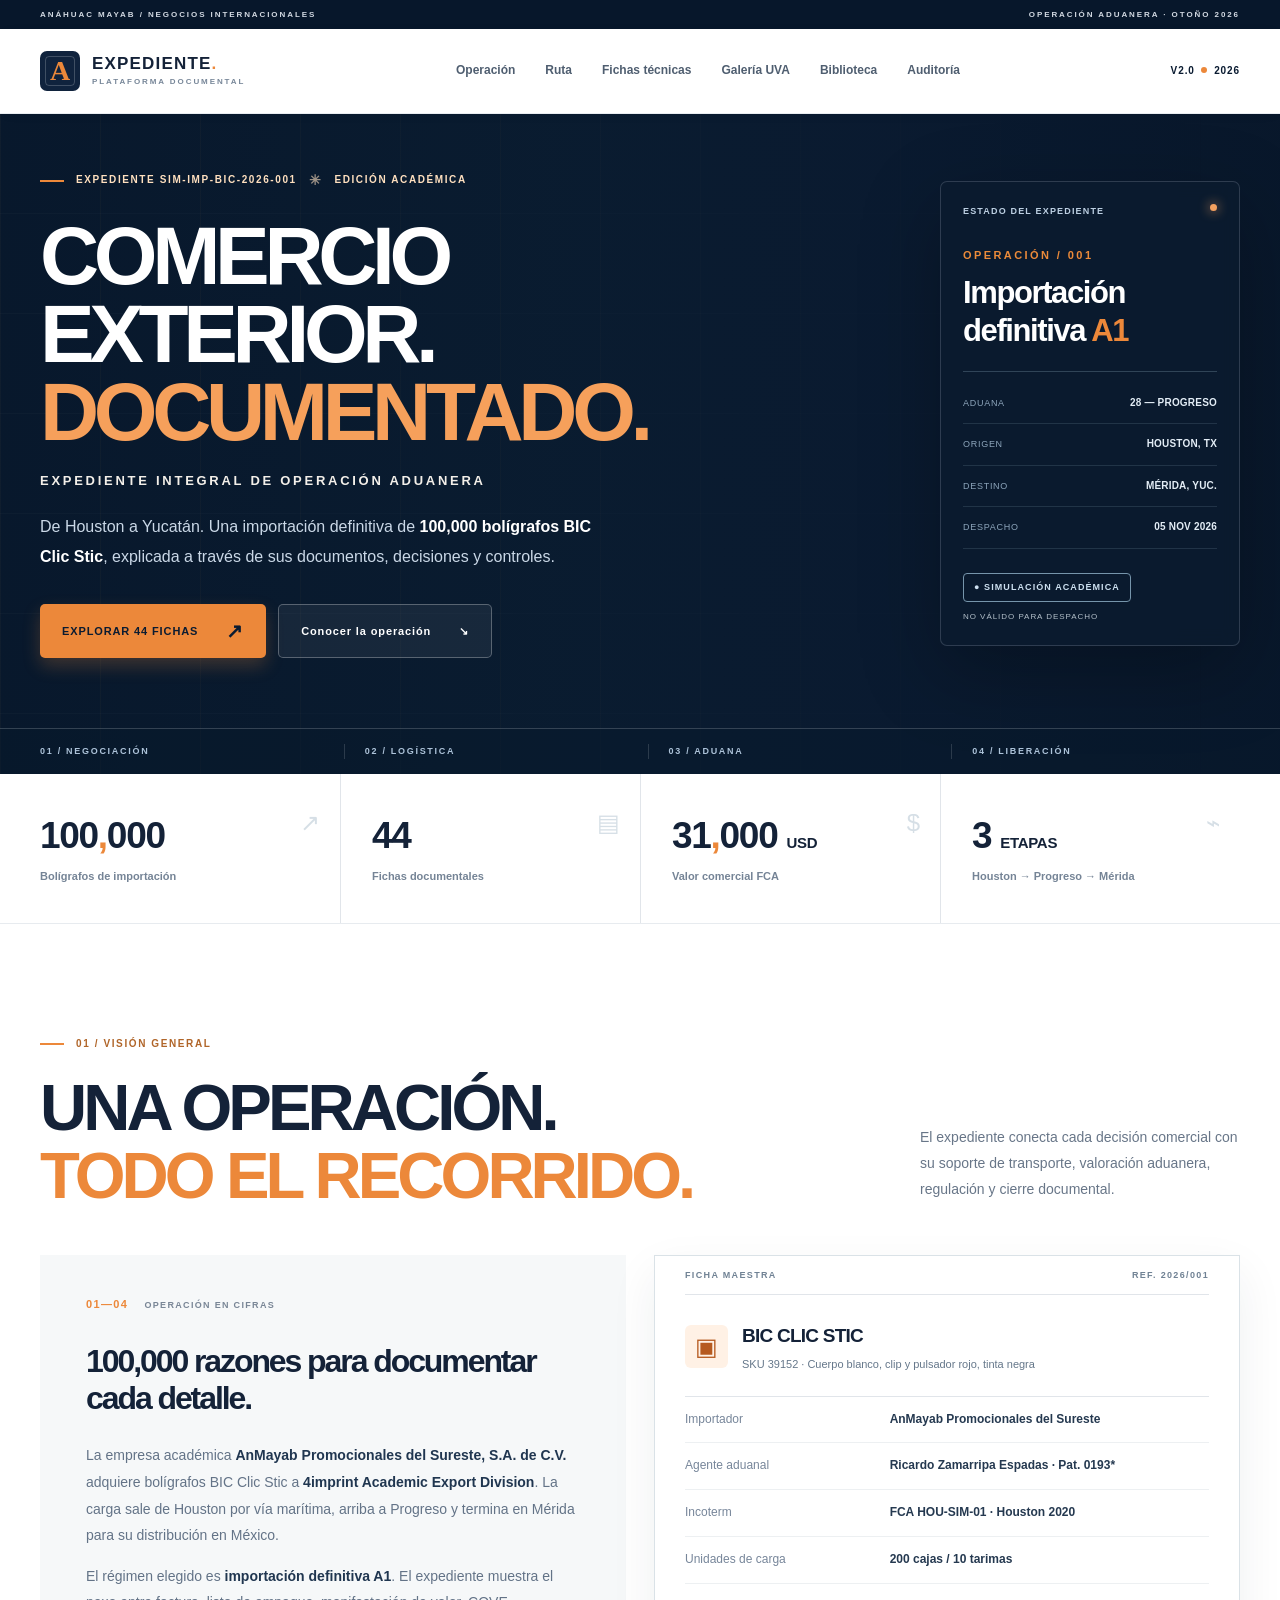
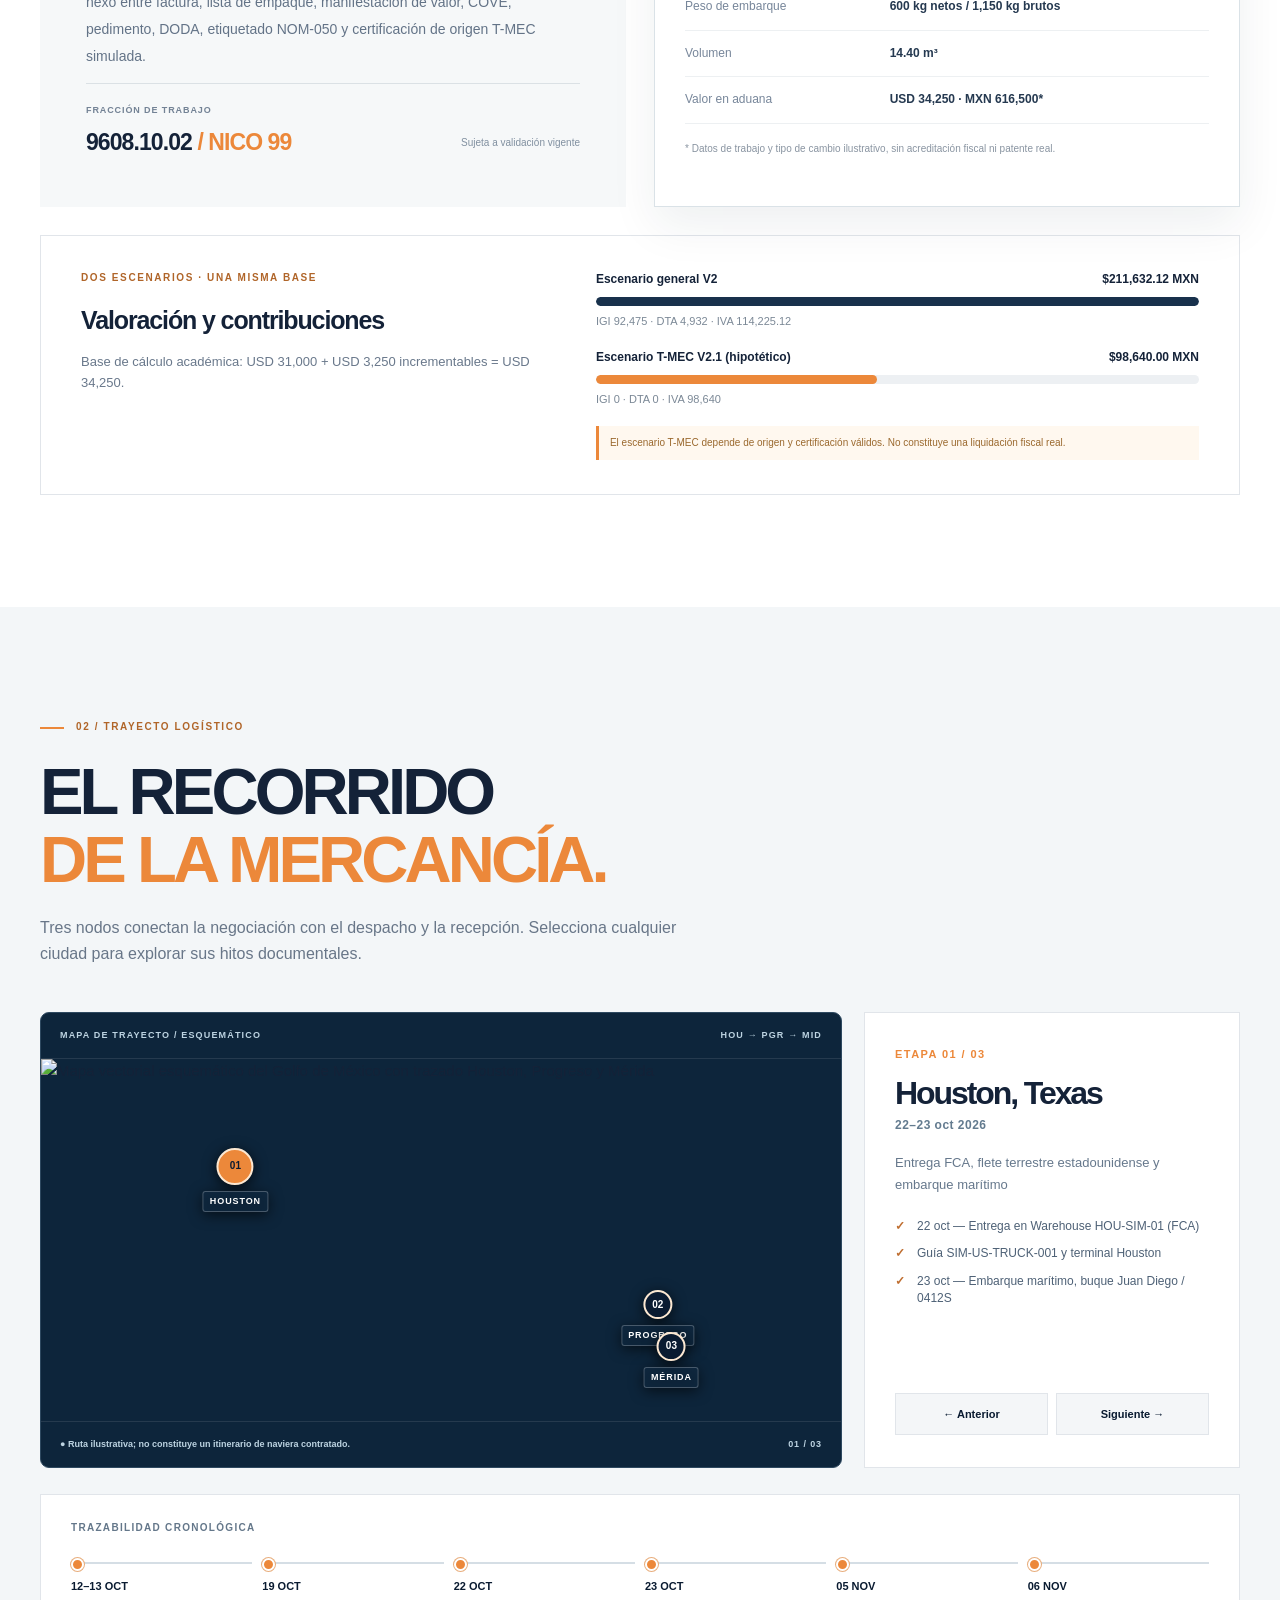
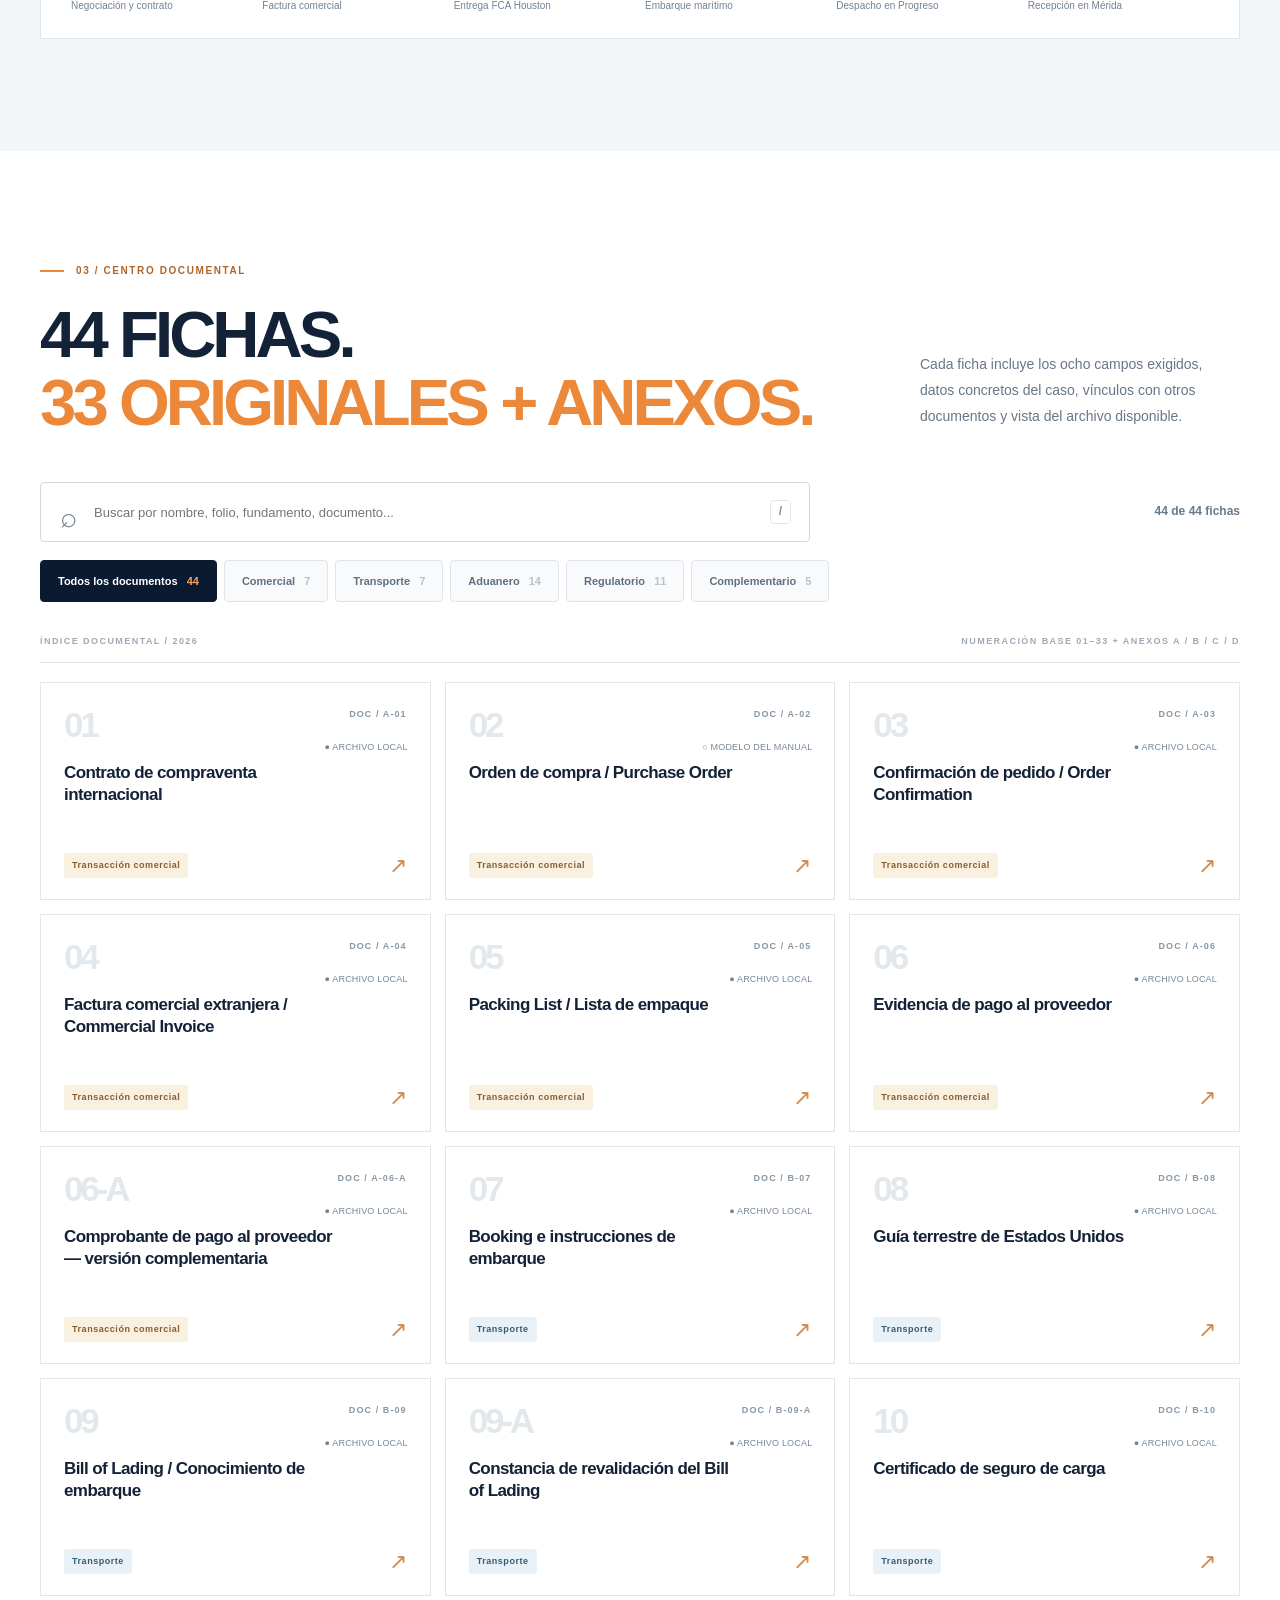
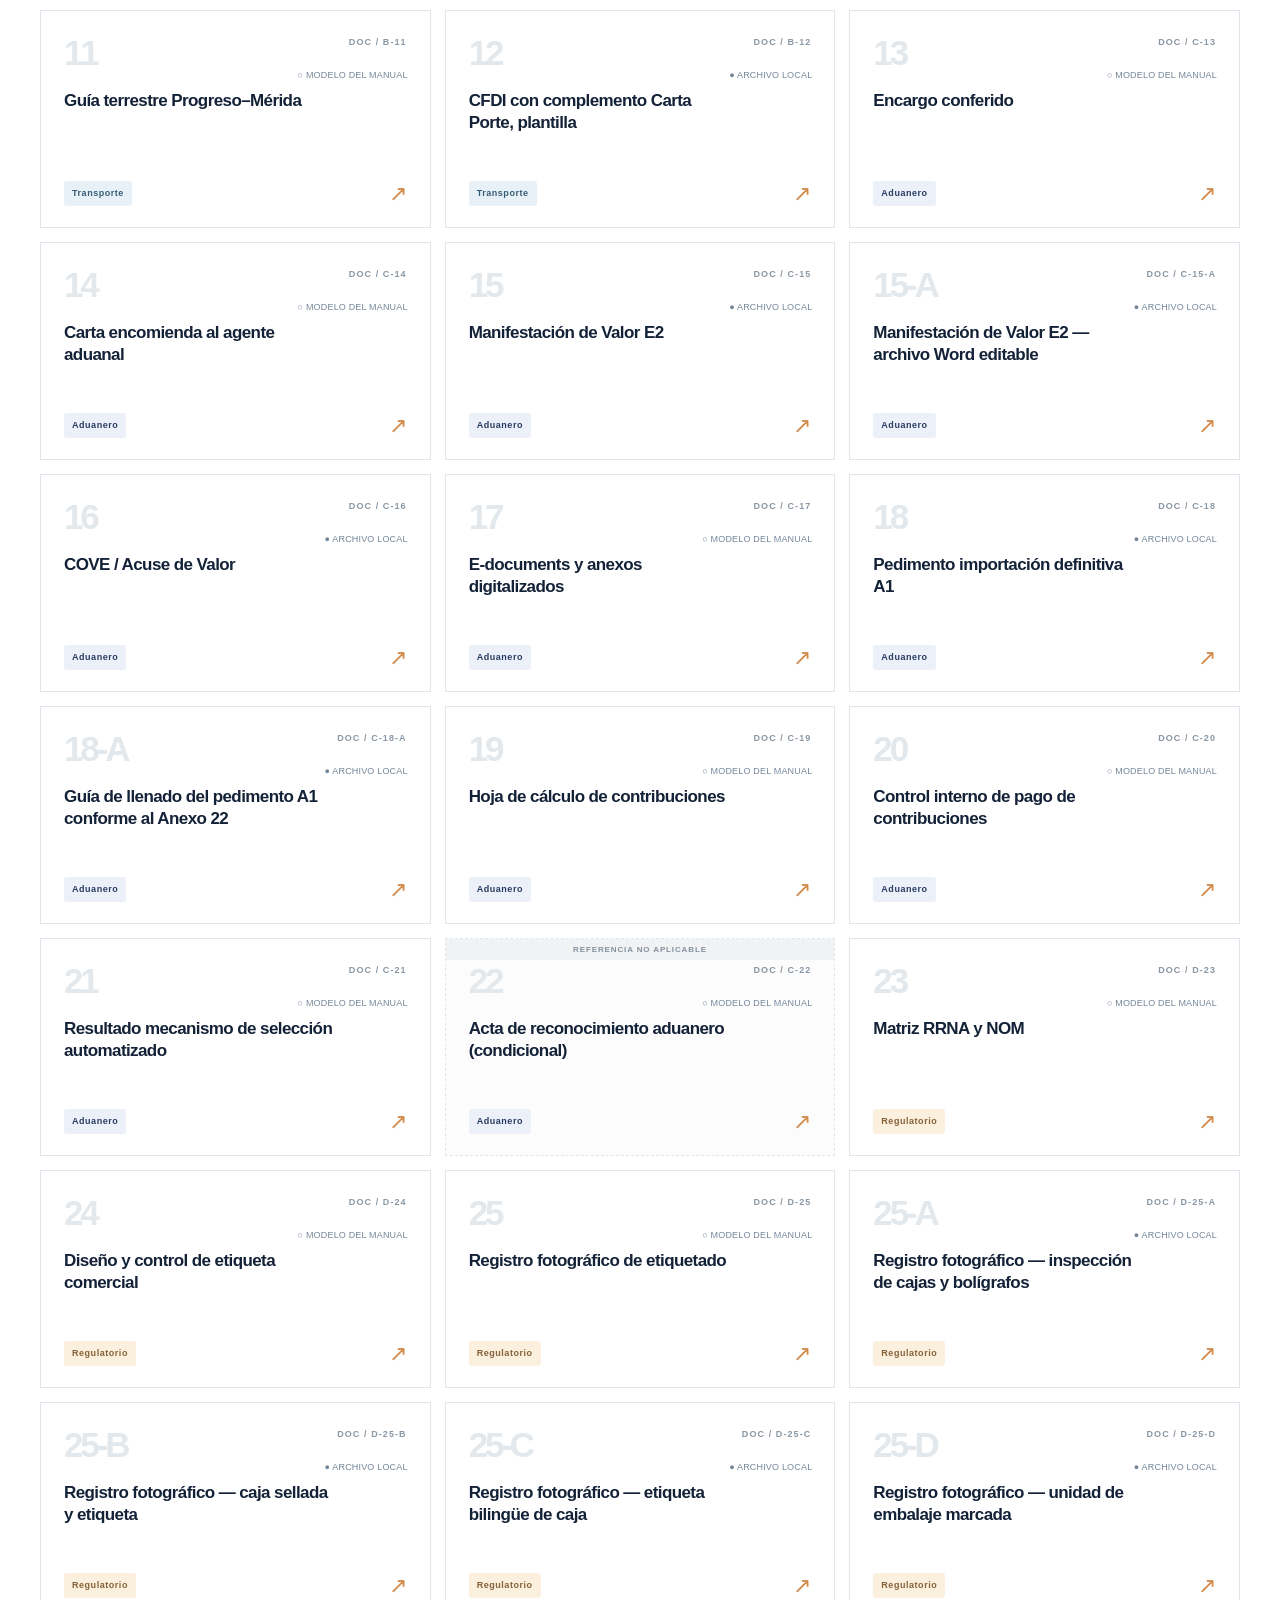
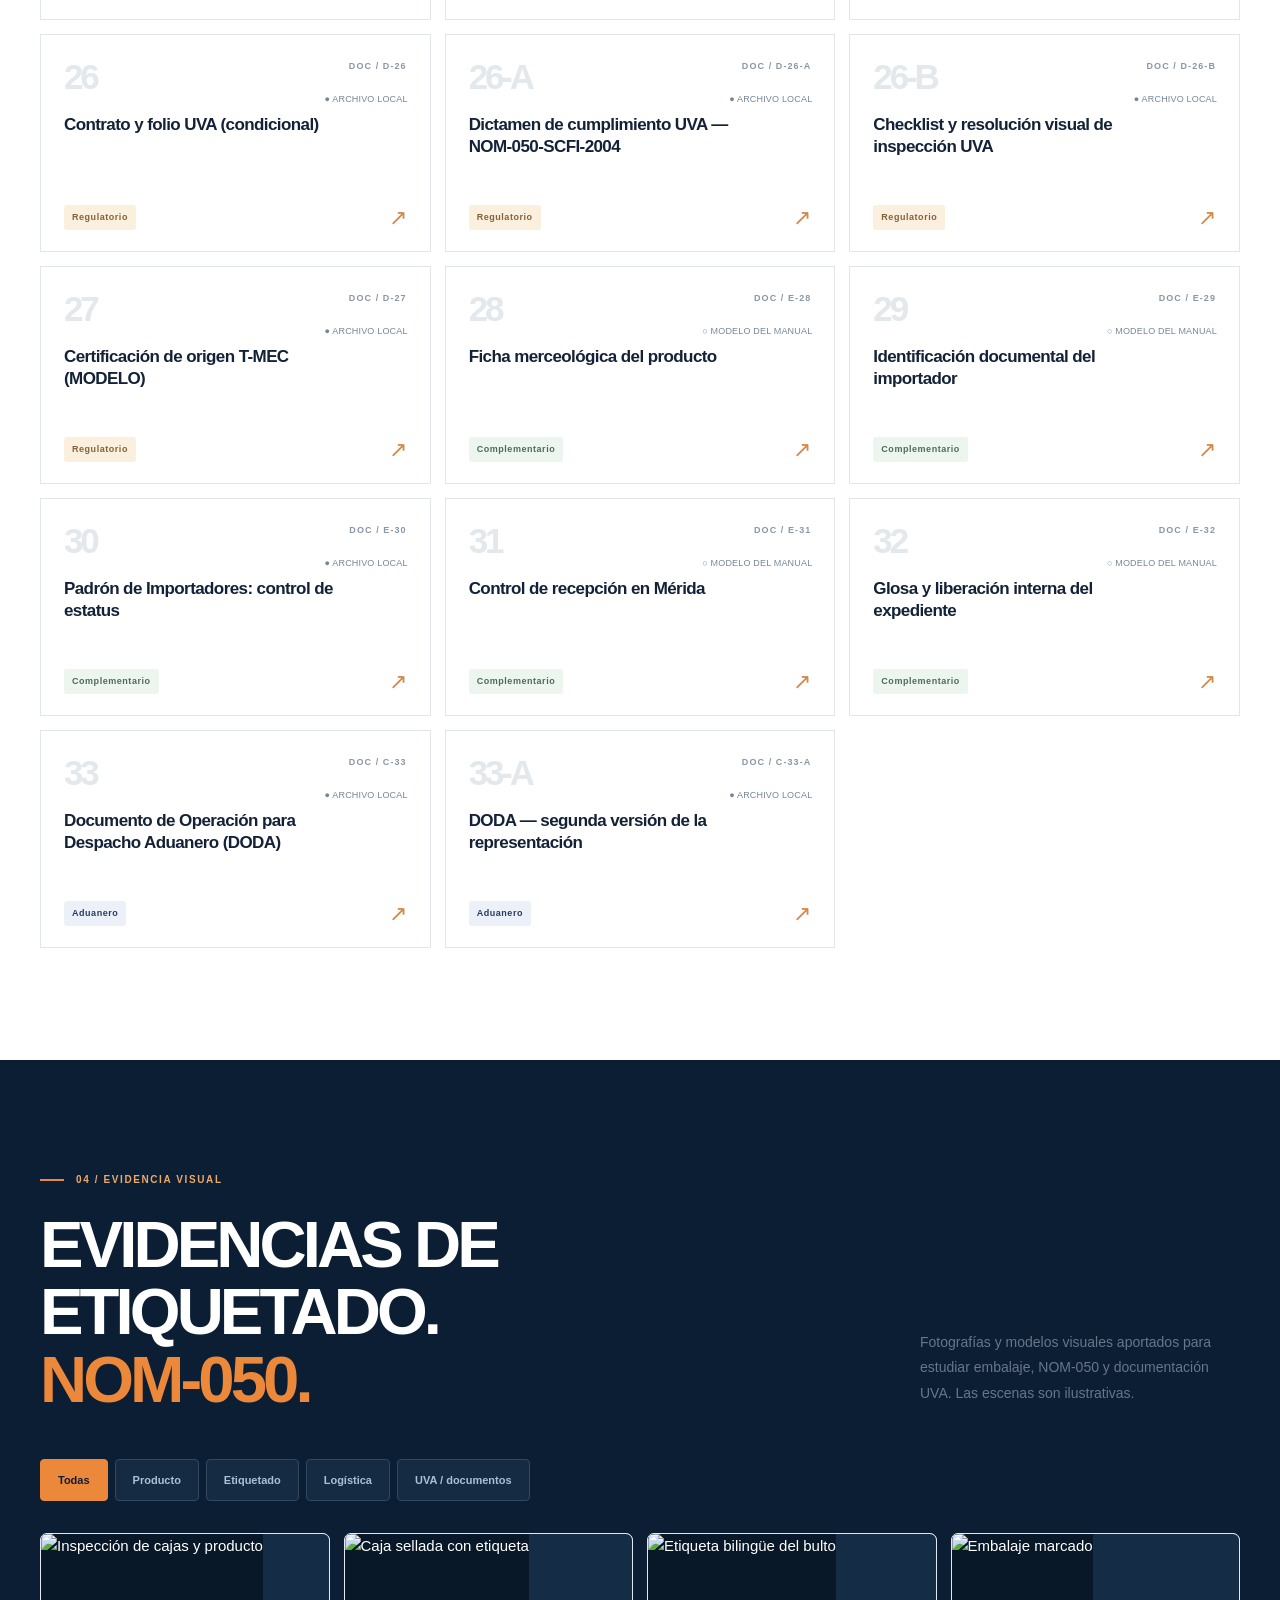
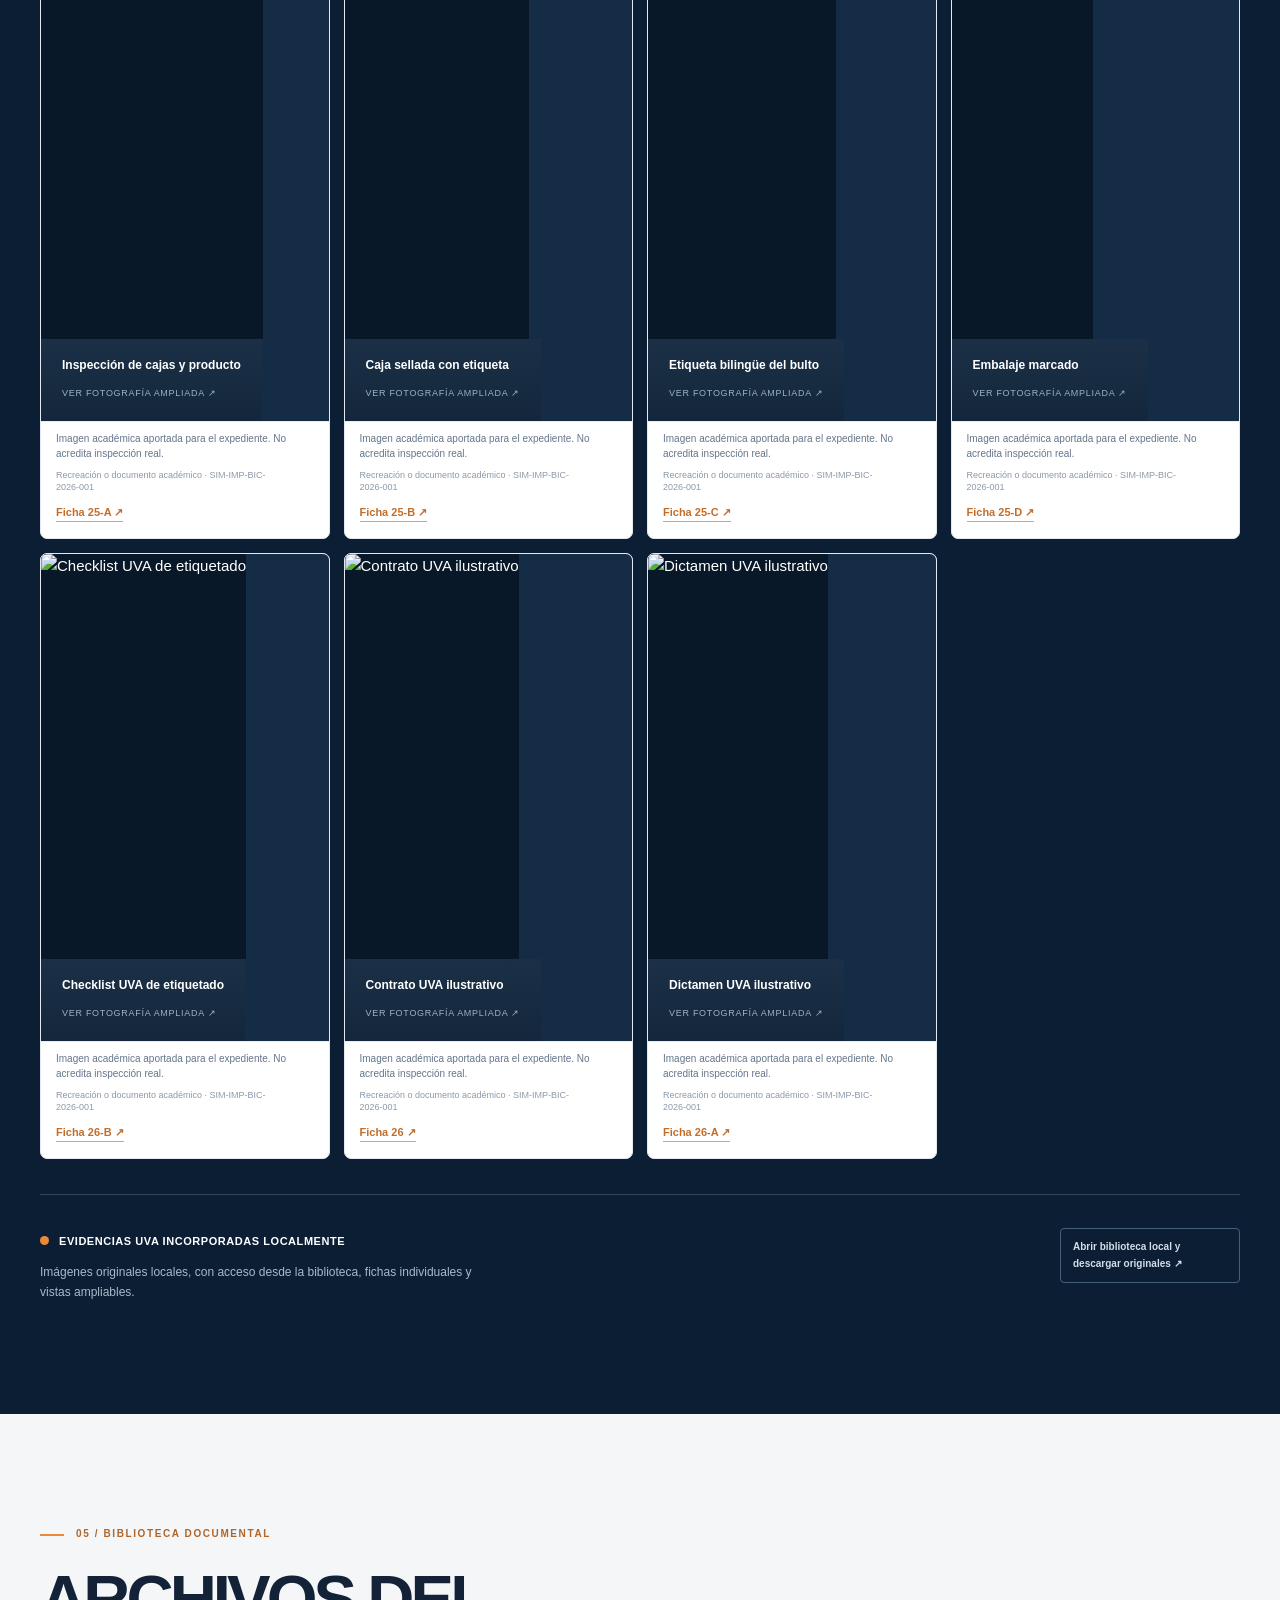
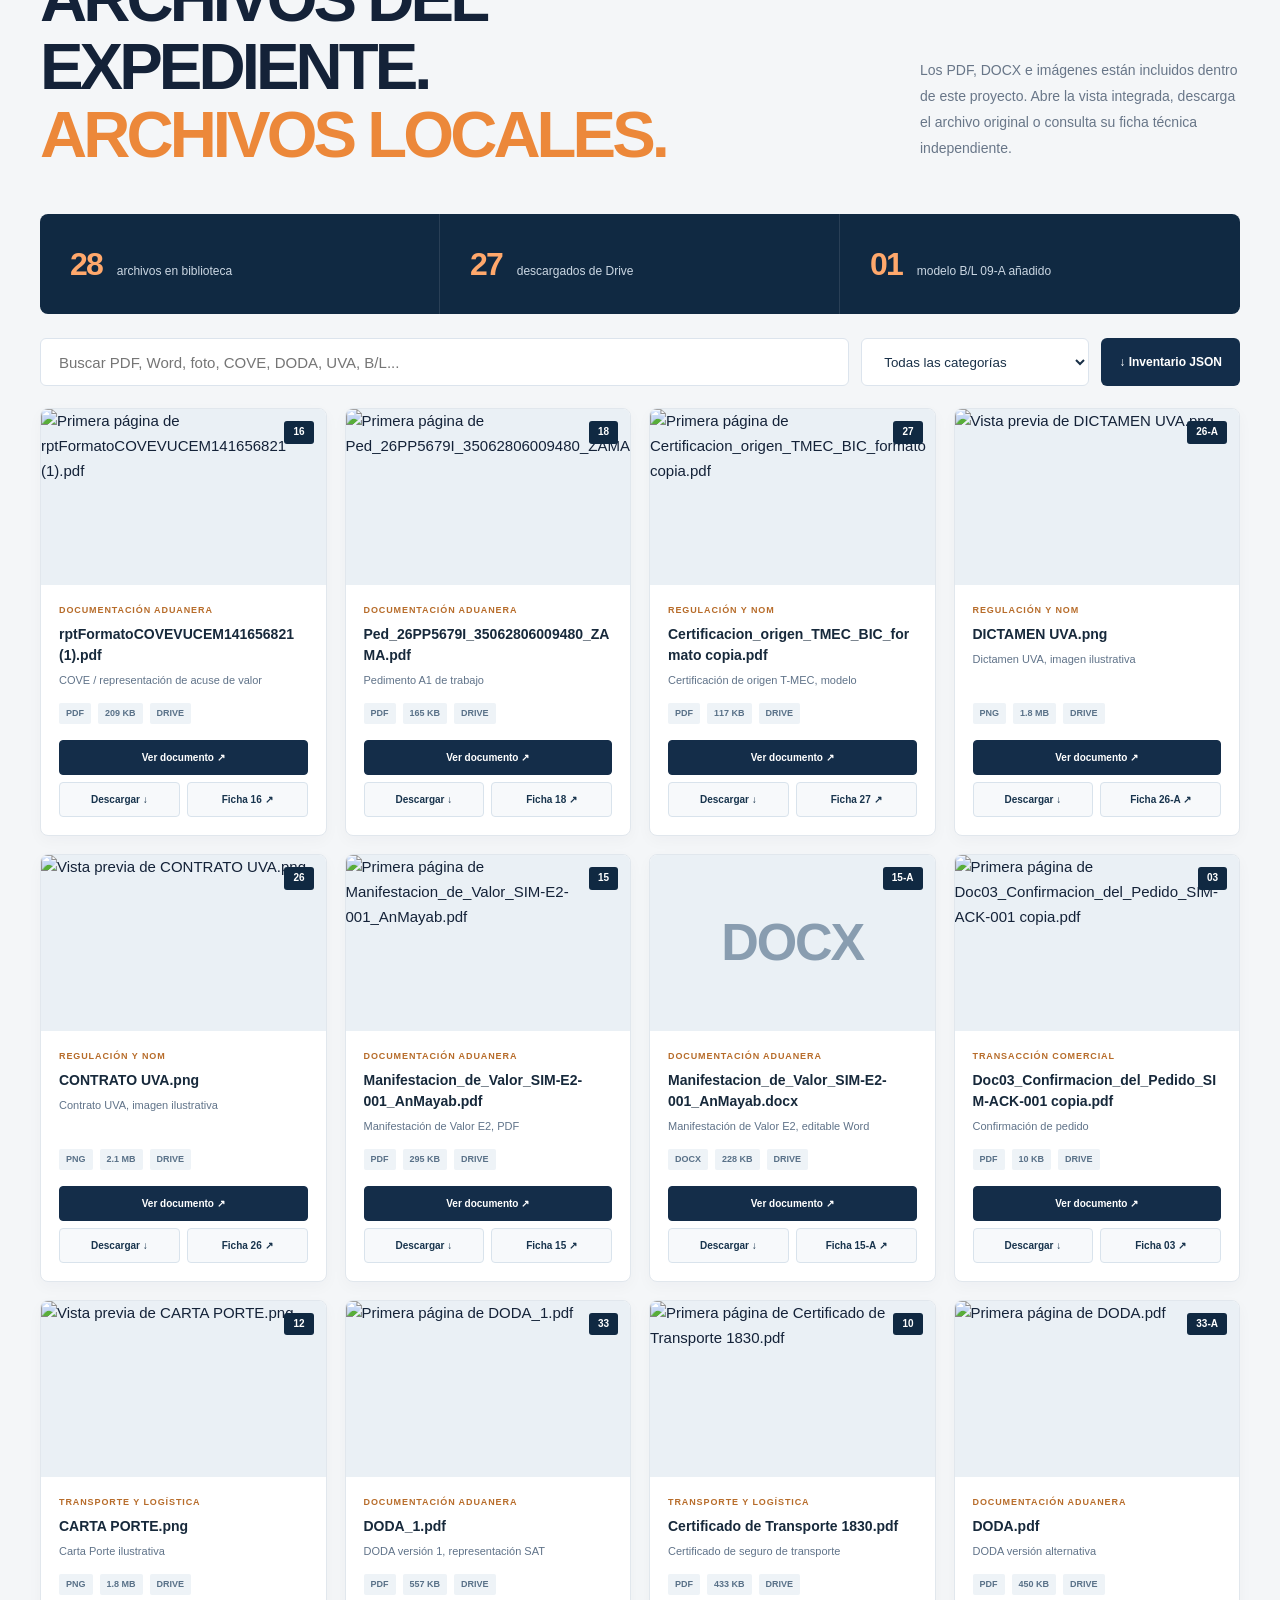
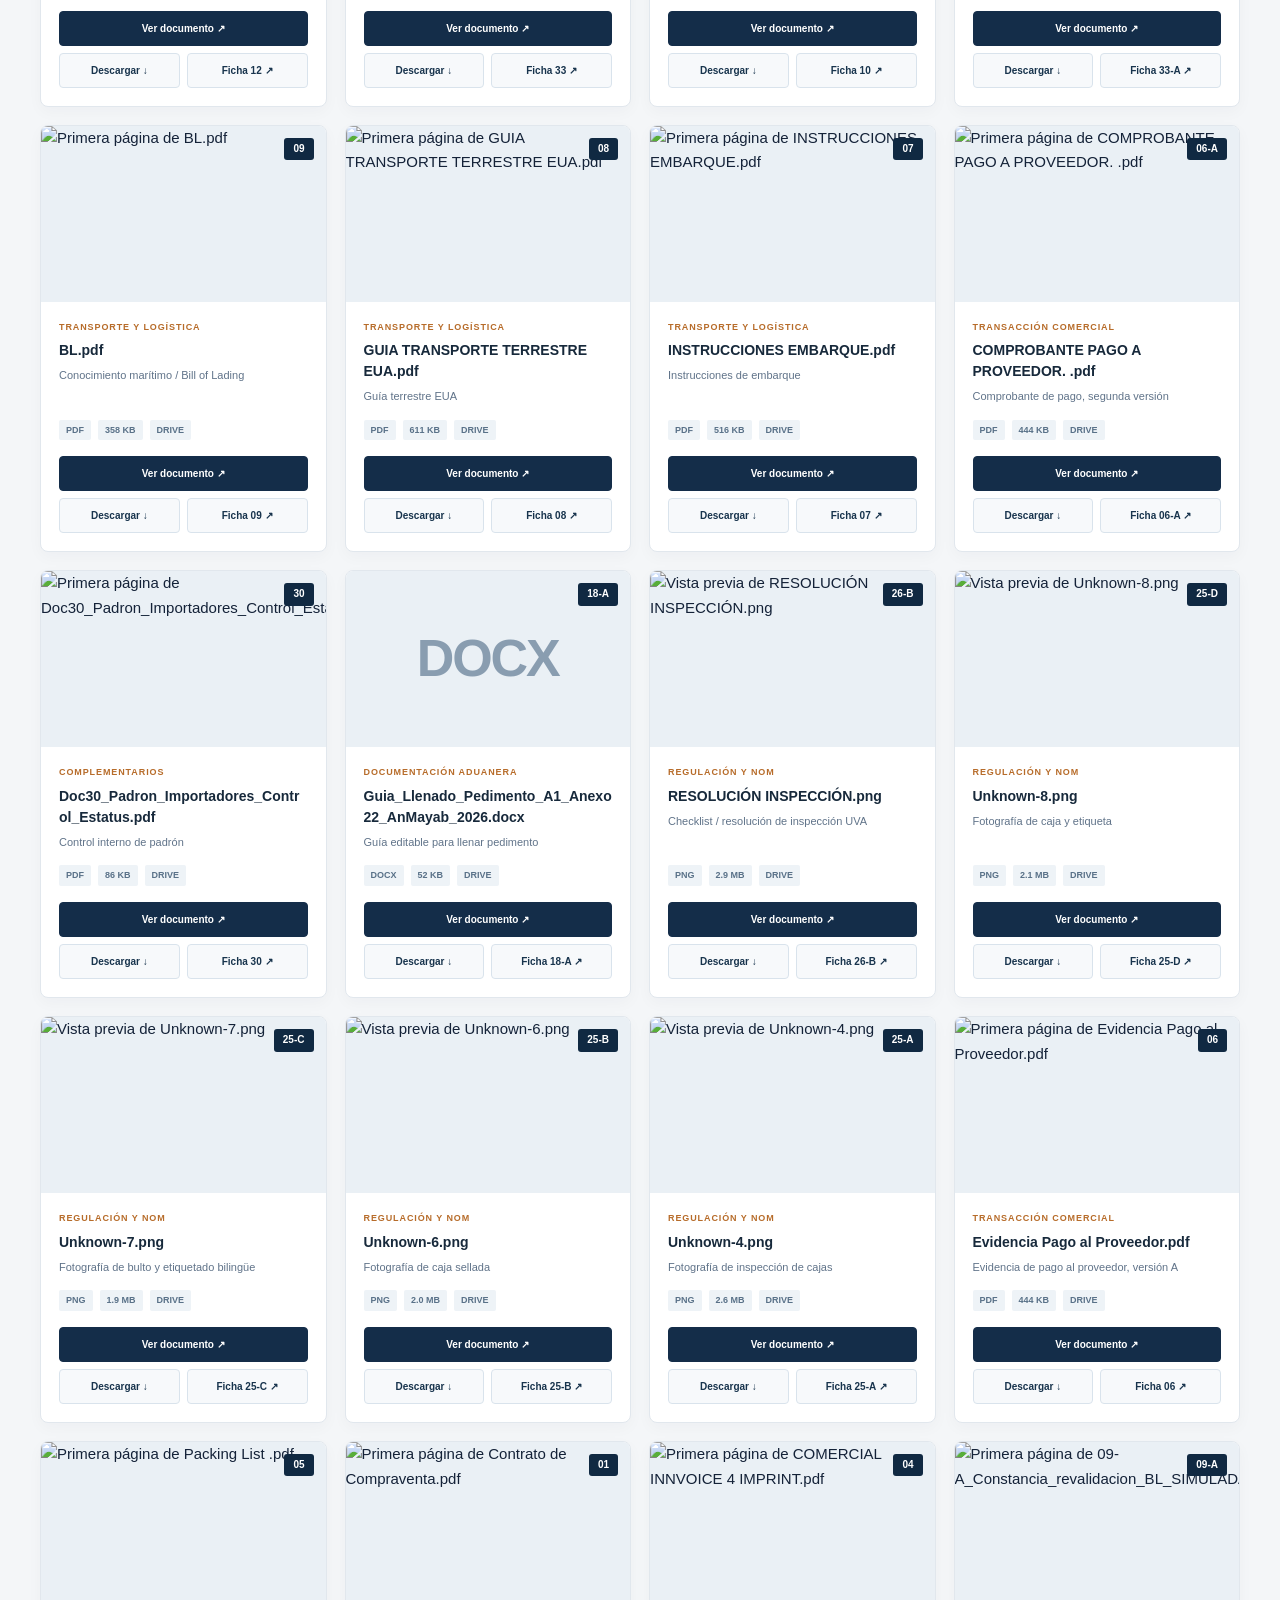
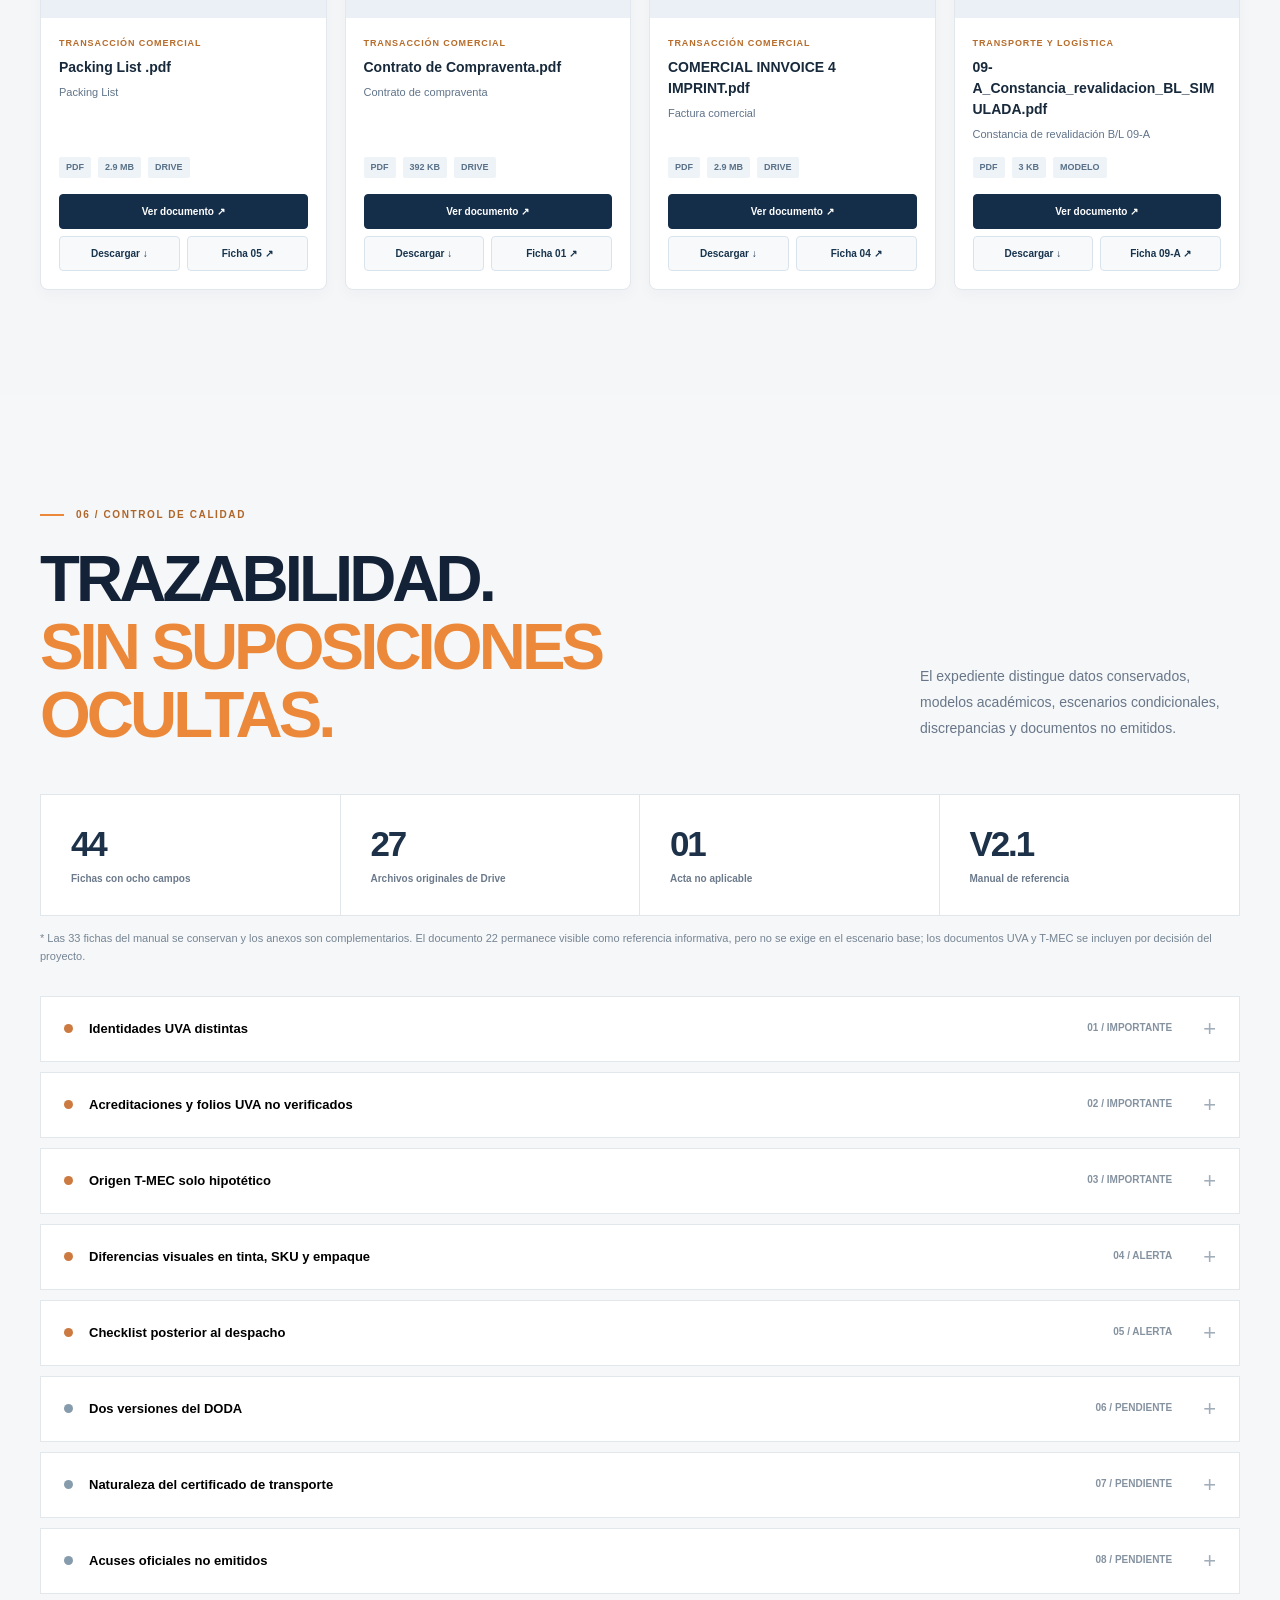
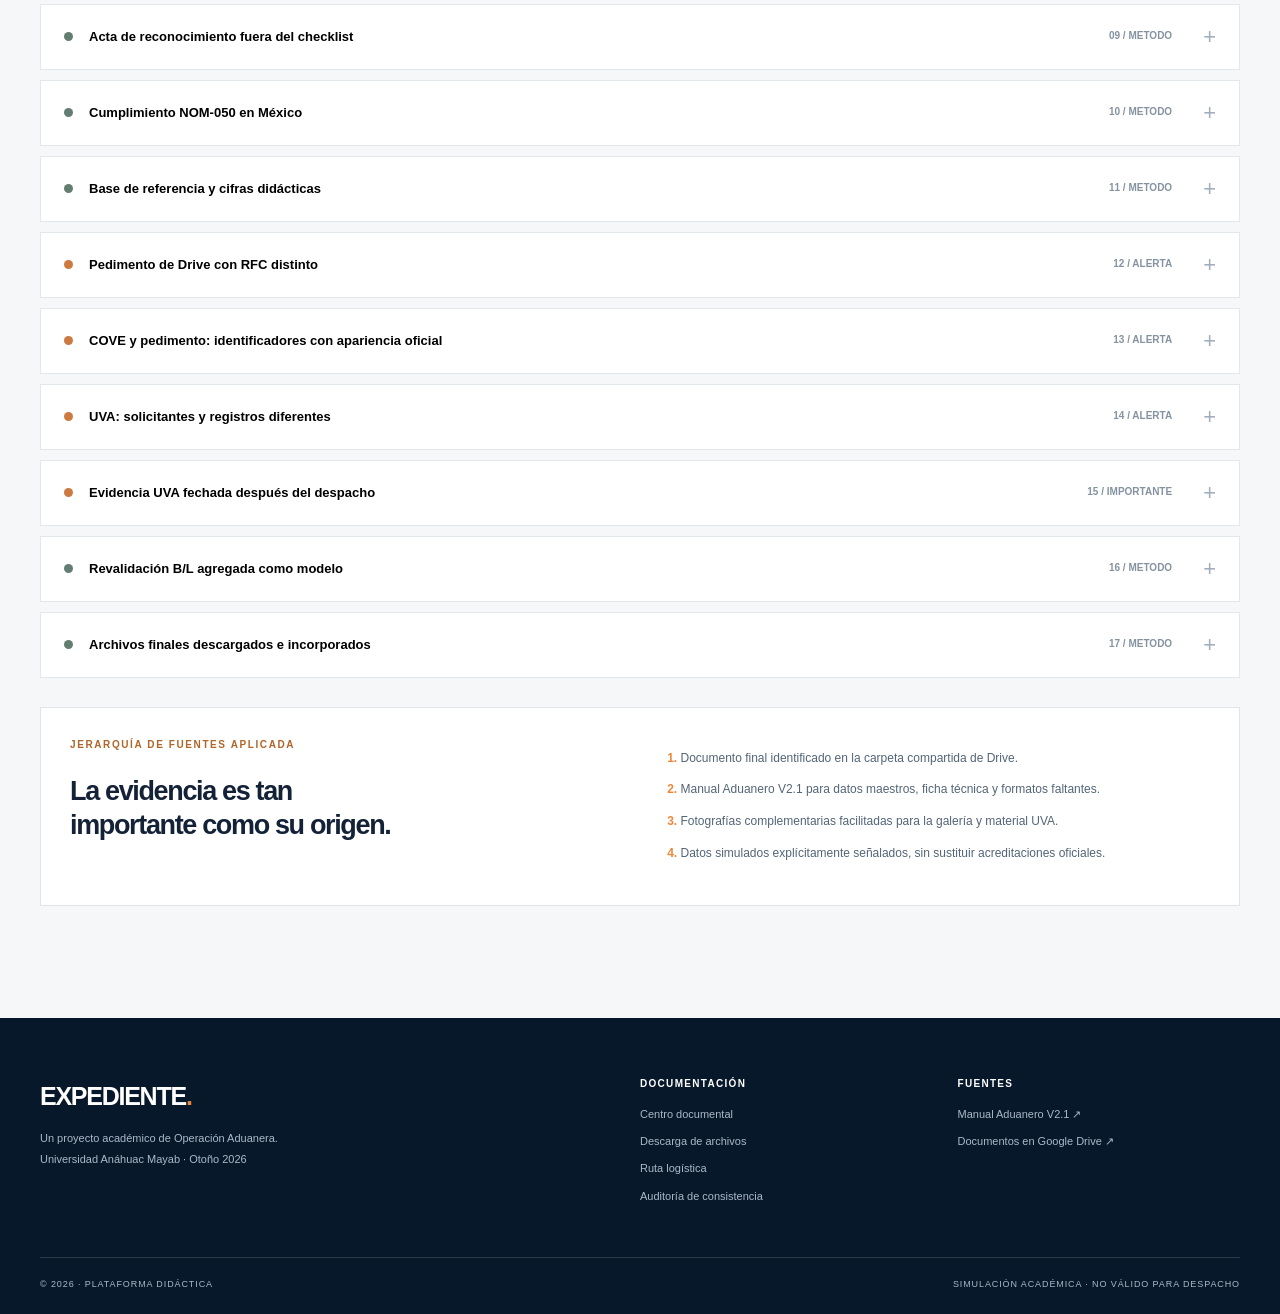
==== index.html @ a2a1a429 "Add files via upload" ====
<!DOCTYPE html>
<html lang="es">
<head>
  <meta charset="UTF-8">
  <meta name="viewport" content="width=device-width, initial-scale=1.0">
  <meta name="theme-color" content="#0a1930">
  <meta name="description" content="Expediente Integral de Operación Aduanera — 44 fichas documentales y simulación de importación definitiva de 100,000 bolígrafos BIC Clic Stic.">
  <title>Expediente Integral | Operación Aduanera · Anáhuac Mayab</title>
  <link rel="icon" href="assets/logos/favicon.svg" type="image/svg+xml">
  <link rel="stylesheet" href="css/styles.css">
  <script src="js/documentos.js" defer></script>
  <script src="js/app.js" defer></script>
  <script src="js/biblioteca.js" defer></script>
</head>
<body>
  <div class="topline"><span>ANÁHUAC MAYAB / NEGOCIOS INTERNACIONALES</span><span>OPERACIÓN ADUANERA · OTOÑO 2026</span></div>
  <header class="site-header" id="inicio">
    <div class="nav-shell wrap">
      <a href="#inicio" class="brand" aria-label="Inicio del expediente">
        <span class="brand-mark"><span class="brand-mark-inner">A</span></span>
        <span class="brand-copy"><strong>EXPEDIENTE<span class="brand-accent">.</span></strong><small>PLATAFORMA DOCUMENTAL</small></span>
      </a>
      <nav id="primary-nav" class="main-nav" aria-label="Navegación principal">
        <a href="#operacion" data-nav="operacion">Operación</a>
        <a href="#ruta" data-nav="ruta">Ruta</a>
        <a href="#fichas" data-nav="fichas">Fichas técnicas</a>
        <a href="#galeria" data-nav="galeria">Galería UVA</a>
        <a href="#biblioteca" data-nav="biblioteca">Biblioteca</a>
        <a href="#auditoria" data-nav="auditoria">Auditoría</a>
      </nav>
      <div class="nav-actions">
        <span class="nav-edition">V2.0 <span class="nav-dot"></span> 2026</span>
        <button class="menu-toggle" id="menu-toggle" type="button" aria-label="Abrir menú" aria-expanded="false" aria-controls="primary-nav"><span></span><span></span><span></span></button>
      </div>
    </div>
  </header>

  <main>
    <section class="hero" aria-labelledby="hero-title">
      <div class="hero-photo"></div><div class="hero-wash"></div><div class="hero-mesh"></div>
      <div class="wrap hero-content">
        <div class="hero-primary">
          <div class="eyebrow light"><span class="eyebrow-line"></span> EXPEDIENTE SIM-IMP-BIC-2026-001 <span class="hero-cross">✳</span> EDICIÓN ACADÉMICA</div>
          <h1 id="hero-title">COMERCIO EXTERIOR.<br><span>DOCUMENTADO.</span></h1>
          <p class="hero-kicker">EXPEDIENTE INTEGRAL DE OPERACIÓN ADUANERA</p>
          <p class="hero-desc">De Houston a Yucatán. Una importación definitiva de <strong>100,000 bolígrafos BIC Clic Stic</strong>, explicada a través de sus documentos, decisiones y controles.</p>
          <div class="hero-actions">
            <a class="btn btn-orange" href="#fichas"><span>EXPLORAR 44 FICHAS</span><span class="btn-arrow" aria-hidden="true">↗</span></a>
            <a class="btn btn-glass" href="#ruta">Conocer la operación <span aria-hidden="true">↘</span></a>
          </div>
        </div>
        <aside class="hero-board" aria-label="Ficha rápida de importación">
          <div class="hero-board-top"><span>ESTADO DEL EXPEDIENTE</span><span class="live-led"></span></div>
          <div class="hero-board-label">OPERACIÓN / 001</div>
          <div class="hero-board-title">Importación<br>definitiva <em>A1</em></div>
          <div class="hero-board-rule"></div>
          <div class="hero-board-row"><span>ADUANA</span><strong>28 — PROGRESO</strong></div>
          <div class="hero-board-row"><span>ORIGEN</span><strong>HOUSTON, TX</strong></div>
          <div class="hero-board-row"><span>DESTINO</span><strong>MÉRIDA, YUC.</strong></div>
          <div class="hero-board-row"><span>DESPACHO</span><strong>05 NOV 2026</strong></div>
          <div class="hero-board-bottom"><span class="badge-outline">● SIMULACIÓN ACADÉMICA</span><small>NO VÁLIDO PARA DESPACHO</small></div>
        </aside>
      </div>
      <div class="hero-foot"><div class="wrap hero-foot-grid"><span>01 / NEGOCIACIÓN</span><span>02 / LOGÍSTICA</span><span>03 / ADUANA</span><span>04 / LIBERACIÓN</span></div></div>
    </section>

    <section class="metric-band" aria-label="Indicadores principales">
      <div class="wrap metric-grid">
        <div class="metric"><span class="metric-icon">↗</span><strong>100<span>,</span>000</strong><small>Bolígrafos de importación</small></div>
        <div class="metric"><span class="metric-icon">▤</span><strong>44</strong><small>Fichas documentales</small></div>
        <div class="metric"><span class="metric-icon">$</span><strong>31<span>,</span>000 <i>USD</i></strong><small>Valor comercial FCA</small></div>
        <div class="metric metric-route"><span class="metric-icon">⌁</span><strong>3 <i>ETAPAS</i></strong><small>Houston → Progreso → Mérida</small></div>
      </div>
    </section>

    <section class="section operation-section" id="operacion" aria-labelledby="operation-title">
      <div class="wrap">
        <div class="section-head section-head-split"><div><p class="eyebrow"><span class="eyebrow-line"></span> 01 / VISIÓN GENERAL</p><h2 id="operation-title">UNA OPERACIÓN.<br><span>TODO EL RECORRIDO.</span></h2></div><p class="section-head-copy">El expediente conecta cada decisión comercial con su soporte de transporte, valoración aduanera, regulación y cierre documental.</p></div>
        <div class="operation-grid">
          <div class="operation-story">
            <div class="story-index">01—04 <span>OPERACIÓN EN CIFRAS</span></div>
            <h3>100,000 razones para documentar cada detalle.</h3>
            <p>La empresa académica <strong>AnMayab Promocionales del Sureste, S.A. de C.V.</strong> adquiere bolígrafos BIC Clic Stic a <strong>4imprint Academic Export Division</strong>. La carga sale de Houston por vía marítima, arriba a Progreso y termina en Mérida para su distribución en México.</p>
            <p>El régimen elegido es <strong>importación definitiva A1</strong>. El expediente muestra el nexo entre factura, lista de empaque, manifestación de valor, COVE, pedimento, DODA, etiquetado NOM-050 y certificación de origen T-MEC simulada.</p>
            <div class="story-quoteline"><span>FRACCIÓN DE TRABAJO</span><strong>9608.10.02 <i>/ NICO 99</i></strong><small>Sujeta a validación vigente</small></div>
          </div>
          <div class="data-sheet">
            <div class="data-sheet-top"><span>FICHA MAESTRA</span><span>REF. 2026/001</span></div>
            <div class="data-sheet-header"><span class="mini-icon">▣</span><div><strong>BIC CLIC STIC</strong><span>SKU 39152 · Cuerpo blanco, clip y pulsador rojo, tinta negra</span></div></div>
            <div class="data-table">
              <div><span>Importador</span><strong>AnMayab Promocionales del Sureste</strong></div>
              <div><span>Agente aduanal</span><strong>Ricardo Zamarripa Espadas · Pat. 0193*</strong></div>
              <div><span>Incoterm</span><strong>FCA HOU-SIM-01 · Houston 2020</strong></div>
              <div><span>Unidades de carga</span><strong>200 cajas / 10 tarimas</strong></div>
              <div><span>Peso de embarque</span><strong>600 kg netos / 1,150 kg brutos</strong></div>
              <div><span>Volumen</span><strong>14.40 m³</strong></div>
              <div><span>Valor en aduana</span><strong>USD 34,250 · MXN 616,500*</strong></div>
            </div>
            <div class="sheet-footnote">* Datos de trabajo y tipo de cambio ilustrativo, sin acreditación fiscal ni patente real.</div>
          </div>
        </div>
        <div class="money-panel">
          <div class="money-title"><p class="eyebrow">DOS ESCENARIOS · UNA MISMA BASE</p><h3>Valoración y contribuciones</h3><p>Base de cálculo académica: USD 31,000 + USD 3,250 incrementables = USD 34,250.</p></div>
          <div class="money-chart">
            <div class="money-row"><div class="money-row-top"><span>Escenario general V2</span><strong>$211,632.12 MXN</strong></div><div class="bar-track"><div class="bar-fill bar-general" style="width:100%"></div></div><small>IGI 92,475 · DTA 4,932 · IVA 114,225.12</small></div>
            <div class="money-row"><div class="money-row-top"><span>Escenario T-MEC V2.1 (hipotético)</span><strong>$98,640.00 MXN</strong></div><div class="bar-track"><div class="bar-fill bar-preferred" style="width:46.61%"></div></div><small>IGI 0 · DTA 0 · IVA 98,640</small></div>
            <div class="money-note">El escenario T-MEC depende de origen y certificación válidos. No constituye una liquidación fiscal real.</div>
          </div>
        </div>
      </div>
    </section>

    <section class="section route-section" id="ruta" aria-labelledby="route-title">
      <div class="wrap">
        <div class="section-head"><p class="eyebrow"><span class="eyebrow-line"></span> 02 / TRAYECTO LOGÍSTICO</p><h2 id="route-title">EL RECORRIDO<br><span>DE LA MERCANCÍA.</span></h2><p>Tres nodos conectan la negociación con el despacho y la recepción. Selecciona cualquier ciudad para explorar sus hitos documentales.</p></div>
        <div class="route-layout">
          <div class="map-block"><div class="map-top"><span>MAPA DE TRAYECTO / ESQUEMÁTICO</span><span>HOU → PGR → MID</span></div><div class="map-canvas"><img src="assets/logistica/ruta-esquema.svg" alt="Mapa vectorial esquemático del Golfo de México con trazado Houston, Progreso y Mérida" loading="lazy"><button class="map-pin selected" type="button" data-stop="houston" style="--x:24.3%;--y:33.3%"><span class="pin-dot">01</span><span class="pin-label">HOUSTON</span></button><button class="map-pin" type="button" data-stop="progreso" style="--x:77.1%;--y:71.6%"><span class="pin-dot">02</span><span class="pin-label">PROGRESO</span></button><button class="map-pin" type="button" data-stop="merida" style="--x:78.8%;--y:83%"><span class="pin-dot">03</span><span class="pin-label">MÉRIDA</span></button></div><div class="map-bottom"><span>● Ruta ilustrativa; no constituye un itinerario de naviera contratado.</span><span>01 / 03</span></div></div>
          <div class="route-info" id="route-info" aria-live="polite"></div>
        </div>
        <div class="timeline"><div class="timeline-label">TRAZABILIDAD CRONOLÓGICA</div><div class="timeline-inner" id="timeline-events"></div></div>
      </div>
    </section>

    <section class="section docs-section" id="fichas" aria-labelledby="docs-title">
      <div class="wrap">
        <div class="section-head section-head-split"><div><p class="eyebrow"><span class="eyebrow-line"></span> 03 / CENTRO DOCUMENTAL</p><h2 id="docs-title">44 FICHAS.<br><span>33 ORIGINALES + ANEXOS.</span></h2></div><p class="section-head-copy">Cada ficha incluye los ocho campos exigidos, datos concretos del caso, vínculos con otros documentos y vista del archivo disponible.</p></div>
        <div class="docs-toolbar"><div class="search-wrap"><span class="search-glyph" aria-hidden="true">⌕</span><label class="sr-only" for="doc-search">Buscar documento</label><input id="doc-search" type="search" placeholder="Buscar por nombre, folio, fundamento, documento..." autocomplete="off"><span class="search-hint">/</span></div><div class="results-count" id="results-count" aria-live="polite">44 fichas</div></div>
        <div class="filter-row" id="category-filters" role="group" aria-label="Filtrar documentos"></div>
        <div class="catalog-caption"><span>ÍNDICE DOCUMENTAL / 2026</span><span>NUMERACIÓN BASE 01–33 + ANEXOS A / B / C / D</span></div>
        <div class="docs-grid" id="docs-grid" aria-live="polite"></div>
        <div class="empty-state" id="empty-state" hidden><div class="empty-symbol">⌕</div><h3>Sin resultados</h3><p>No se encontraron documentos con estos filtros. Prueba otra búsqueda o categoría.</p><button class="btn btn-dark" type="button" id="reset-filters">Limpiar filtros</button></div>
        <section class="doc-detail" id="doc-detail" aria-labelledby="detail-title" tabindex="-1" hidden></section>
      </div>
    </section>

    <section class="section gallery-section" id="galeria" aria-labelledby="gallery-title"><div class="wrap"><div class="section-head section-head-split"><div><p class="eyebrow"><span class="eyebrow-line"></span> 04 / EVIDENCIA VISUAL</p><h2 id="gallery-title">EVIDENCIAS DE ETIQUETADO.<br><span>NOM-050.</span></h2></div><p class="section-head-copy">Fotografías y modelos visuales aportados para estudiar embalaje, NOM-050 y documentación UVA. Las escenas son ilustrativas.</p></div><div class="gallery-filters" id="gallery-filters" role="group" aria-label="Filtrar imágenes"></div><div class="gallery-grid" id="gallery-grid"></div><div class="evidence-strip"><div><span class="dot-orange"></span><strong>EVIDENCIAS UVA INCORPORADAS LOCALMENTE</strong><p>Imágenes originales locales, con acceso desde la biblioteca, fichas individuales y vistas ampliables.</p></div><div id="extra-evidence" class="extra-evidence"></div></div></div></section>


    <section class="section library-section" id="biblioteca" aria-labelledby="library-title">
      <div class="wrap">
        <div class="section-head section-head-split"><div><p class="eyebrow"><span class="eyebrow-line"></span> 05 / BIBLIOTECA DOCUMENTAL</p><h2 id="library-title">ARCHIVOS DEL EXPEDIENTE.<br><span>ARCHIVOS LOCALES.</span></h2></div><p class="section-head-copy">Los PDF, DOCX e imágenes están incluidos dentro de este proyecto. Abre la vista integrada, descarga el archivo original o consulta su ficha técnica independiente.</p></div>
        <div class="library-stats"><div><strong id="library-count">28</strong><span>archivos en biblioteca</span></div><div><strong>27</strong><span>descargados de Drive</span></div><div><strong>01</strong><span>modelo B/L 09-A añadido</span></div></div>
        <div class="library-toolbar"><label for="library-search" class="sr-only">Buscar archivos descargables</label><input id="library-search" type="search" placeholder="Buscar PDF, Word, foto, COVE, DODA, UVA, B/L..." autocomplete="off"><label for="library-category" class="sr-only">Filtrar biblioteca por categoría</label><select id="library-category"><option value="all">Todas las categorías</option><option value="comerciales">Transacción comercial</option><option value="transporte">Transporte y logística</option><option value="aduaneros">Documentación aduanera</option><option value="regulatorios">Regulaciones y NOM</option><option value="complementarios">Complementarios</option></select><a class="inventory-download" href="inventario-documental.json" download>↓ Inventario JSON</a></div>
        <div id="library-grid" class="library-grid" aria-live="polite"></div>
        <div id="library-empty" class="library-empty" hidden>Sin archivos para esta búsqueda.</div>
      </div>
    </section>

    <section class="section audit-section" id="auditoria" aria-labelledby="audit-title"><div class="wrap"><div class="section-head section-head-split"><div><p class="eyebrow"><span class="eyebrow-line"></span> 06 / CONTROL DE CALIDAD</p><h2 id="audit-title">TRAZABILIDAD.<br><span>SIN SUPOSICIONES OCULTAS.</span></h2></div><p class="section-head-copy">El expediente distingue datos conservados, modelos académicos, escenarios condicionales, discrepancias y documentos no emitidos.</p></div><div class="audit-overview"><div><strong>44</strong><span>Fichas con ocho campos</span></div><div><strong>27</strong><span>Archivos originales de Drive</span></div><div><strong>01</strong><span>Acta no aplicable</span></div><div><strong>V2.1</strong><span>Manual de referencia</span></div></div><p class="audit-foot">* Las 33 fichas del manual se conservan y los anexos son complementarios. El documento 22 permanece visible como referencia informativa, pero no se exige en el escenario base; los documentos UVA y T-MEC se incluyen por decisión del proyecto.</p><div class="audit-list" id="audit-list"></div><div class="audit-method"><div><span class="eyebrow">JERARQUÍA DE FUENTES APLICADA</span><h3>La evidencia es tan importante como su origen.</h3></div><ol><li>Documento final identificado en la carpeta compartida de Drive.</li><li>Manual Aduanero V2.1 para datos maestros, ficha técnica y formatos faltantes.</li><li>Fotografías complementarias facilitadas para la galería y material UVA.</li><li>Datos simulados explícitamente señalados, sin sustituir acreditaciones oficiales.</li></ol></div></div></section>
  </main>

  <footer class="site-footer"><div class="wrap footer-grid"><div><div class="footer-brand">EXPEDIENTE<span>.</span></div><p>Un proyecto académico de Operación Aduanera.<br>Universidad Anáhuac Mayab · Otoño 2026</p></div><div><strong>DOCUMENTACIÓN</strong><a href="#fichas">Centro documental</a><a href="#biblioteca">Descarga de archivos</a><a href="#ruta">Ruta logística</a><a href="#auditoria">Auditoría de consistencia</a></div><div><strong>FUENTES</strong><a href="assets/documentos/Manual_Aduanero_V2_1%20copia.pdf" target="_blank" rel="noopener noreferrer">Manual Aduanero V2.1 ↗</a><a href="https://drive.google.com/drive/folders/1s5nfIhg679AoSgGyRhy2H-FkuJ8ld-QM?usp=share_link" target="_blank" rel="noopener noreferrer">Documentos en Google Drive ↗</a></div></div><div class="wrap footer-lower"><span>© 2026 · PLATAFORMA DIDÁCTICA</span><span>SIMULACIÓN ACADÉMICA · NO VÁLIDO PARA DESPACHO</span></div></footer>

  <div class="lightbox" id="lightbox" role="dialog" aria-modal="true" aria-label="Visualizador de imagen" hidden><div class="lightbox-backdrop" data-close-modal></div><div class="lightbox-container"><div class="lightbox-top"><span id="lightbox-title"></span><button type="button" class="lightbox-close" data-close-modal aria-label="Cerrar imagen">✕</button></div><img id="lightbox-image" src="" alt=""><div class="lightbox-bottom"><p id="lightbox-note"></p><a id="lightbox-original" href="#" target="_blank" rel="noopener noreferrer">Abrir archivo original ↗</a></div></div></div>
<div class="file-modal" id="file-modal" role="dialog" aria-modal="true" aria-labelledby="file-modal-title" hidden><div class="file-modal-backdrop" data-file-close></div><div class="file-modal-inner"><div class="file-modal-head"><div><span class="file-modal-kicker">BIBLIOTECA LOCAL · SIMULACIÓN ACADÉMICA</span><h3 id="file-modal-title">Documento</h3></div><button type="button" class="file-modal-close" data-file-close aria-label="Cerrar visor">✕</button></div><div id="file-modal-body" class="file-modal-body"></div><div class="file-modal-actions"><a id="file-modal-download" href="#" download>↓ Descargar archivo original</a><a id="file-modal-ficha" href="#">Consultar ficha técnica ↗</a></div></div></div>
  <div class="toast" id="toast" role="status" aria-live="polite"></div>
</body>
</html>
---- css/styles.css ----
/* EXPEDIENTE INTEGRAL · EDICIÓN ACADÉMICA V2.1 */
:root{--navy:#0a1b31;--navy2:#10253d;--navy3:#18314c;--orange:#ec883a;--orange2:#ffaf65;--ink:#142238;--muted:#687688;--mist:#f4f6f7;--stroke:#e1e5ea;--paper:#fff;--cream:#fcf6ef;--shadow:0 18px 45px rgba(21,39,61,.07);--display:"Arial Narrow","Aptos Display","Segoe UI",Arial,sans-serif;--sans:Inter,"Aptos","Segoe UI",Arial,sans-serif;--radius:18px}
*{box-sizing:border-box}html{scroll-behavior:smooth;scroll-padding-top:100px}body{margin:0;background:#fff;font-family:var(--sans);font-size:15px;line-height:1.65;color:var(--ink);-webkit-font-smoothing:antialiased}body.modal-open{overflow:hidden}img{max-width:100%}button,input{font:inherit}button,a{-webkit-tap-highlight-color:transparent}button{cursor:pointer}a{color:inherit;text-decoration:none}a:focus-visible,button:focus-visible,input:focus-visible{outline:3px solid var(--orange);outline-offset:3px}::selection{background:var(--orange);color:#fff}[hidden]{display:none!important}.wrap{width:min(1232px,calc(100% - 80px));margin-inline:auto}.sr-only{position:absolute;width:1px;height:1px;padding:0;margin:-1px;overflow:hidden;clip:rect(0,0,0,0);border:0}.eyebrow{display:flex;align-items:center;gap:12px;color:#b06529;font-weight:850;letter-spacing:.16em;text-transform:uppercase;font-size:10px;margin:0 0 22px}.eyebrow-line{width:24px;height:2px;background:var(--orange);display:inline-block}.eyebrow.light{color:#ffe0bf}.badge-outline{border:1px solid #7695ab;color:#cde0f0;padding:6px 10px;border-radius:4px;font-size:9px;letter-spacing:.12em;font-weight:800}h1,h2,h3,h4,p{margin-top:0}h2{font-family:var(--display);letter-spacing:-.06em;font-size:clamp(38px,5.1vw,69px);font-weight:900;line-height:1.04;margin:0}h2 span{color:var(--orange)}.section{padding:112px 0}.section-head{margin-bottom:45px}.section-head>p:not(.eyebrow){max-width:640px;color:var(--muted);margin-top:21px;font-size:16px}.section-head-split{display:flex;align-items:end;justify-content:space-between;gap:45px}.section-head-copy{max-width:320px!important;color:#617083;font-size:14px!important;line-height:1.85;margin-bottom:7px!important}.btn{border:0;border-radius:5px;display:inline-flex;align-items:center;gap:28px;justify-content:center;padding:17px 22px;min-height:53px;font-size:11px;letter-spacing:.08em;font-weight:850;transition:transform .2s,background .2s,box-shadow .2s}.btn:hover{transform:translateY(-2px)}.btn-orange{background:var(--orange);color:var(--navy);box-shadow:0 8px 18px rgba(236,136,58,.24)}.btn-orange:hover{background:#ffa65a}.btn-glass{color:#fff;border:1px solid rgba(255,255,255,.28);background:rgba(255,255,255,.06)}.btn-glass:hover{background:rgba(255,255,255,.13)}.btn-dark{background:var(--navy);color:white}.btn-light{border:1px solid var(--stroke);background:#fff;color:var(--ink)}.btn-arrow{font-size:20px;line-height:0}
/* global navigation */
.topline{height:29px;background:#07172b;color:#d2d9e2;display:flex;align-items:center;justify-content:space-between;padding:0 max(40px,calc((100% - 1232px)/2));font-size:8px;letter-spacing:.24em;font-weight:750}.site-header{background:#fff;position:sticky;top:0;z-index:60;border-bottom:1px solid #e9edf1;box-shadow:0 2px 15px rgba(0,0,0,.02)}.nav-shell{height:84px;display:flex;align-items:center;justify-content:space-between;gap:20px}.brand{display:flex;gap:12px;align-items:center;white-space:nowrap}.brand-mark{width:40px;height:40px;background:#10233d;color:var(--orange);border-radius:7px;display:grid;place-items:center;position:relative}.brand-mark:after{content:'';position:absolute;inset:5px;border:1px solid rgba(255,255,255,.2);border-radius:4px}.brand-mark-inner{font-weight:900;font-size:28px;font-family:Georgia,serif;line-height:1}.brand-copy{display:flex;flex-direction:column;line-height:1.1}.brand-copy strong{font-size:17px;letter-spacing:.07em}.brand-accent{color:var(--orange)}.brand-copy small{font-size:8px;color:#788799;letter-spacing:.24em;font-weight:850;margin-top:5px}.main-nav{display:flex;align-items:center;gap:30px}.main-nav a{font-size:12px;color:#4f5e70;font-weight:700;padding:30px 0;position:relative}.main-nav a:hover,.main-nav a.active{color:var(--navy)}.main-nav a.active:after,.main-nav a:hover:after{content:'';position:absolute;bottom:19px;left:0;right:0;height:2px;background:var(--orange)}.nav-actions{display:flex;align-items:center;gap:12px}.nav-edition{white-space:nowrap;letter-spacing:.09em;font-size:10px;font-weight:850;color:var(--navy)}.nav-dot{display:inline-block;width:6px;height:6px;background:var(--orange);border-radius:50%;margin:0 3px 1px}.menu-toggle{display:none;background:none;border:0;width:38px;height:38px;flex-direction:column;gap:5px;justify-content:center;align-items:center}.menu-toggle span{display:block;width:22px;height:2px;background:var(--navy)}
/* hero */
.hero{min-height:610px;position:relative;background:#07192e;color:#fff;overflow:hidden}.hero-photo,.hero-wash,.hero-mesh{position:absolute;inset:0}.hero-photo{background-image:url('../assets/evidencias-uva/Unknown-4.webp');background-size:cover;background-position:center 51%;opacity:.62;transform:scale(1.01)}.hero-wash{background:linear-gradient(90deg,#08182cee 0%,#0a1c30e0 43%,#0b1b31b8 68%,#09172ab5 100%)}.hero-mesh{background-image:linear-gradient(90deg,rgba(244,180,104,.07) 1px,transparent 1px),linear-gradient(0deg,rgba(255,255,255,.045) 1px,transparent 1px);background-size:100px 100px;mask-image:linear-gradient(to right,#0008,transparent)}.hero-content{position:relative;z-index:2;display:flex;justify-content:space-between;align-items:center;min-height:565px;gap:50px;padding:55px 0 70px}.hero-primary{max-width:690px}.hero-cross{font-size:14px;opacity:.6}.hero h1{font-family:var(--display);font-weight:900;font-stretch:condensed;letter-spacing:-.065em;line-height:.95;font-size:clamp(54px,6.4vw,89px);margin:25px 0 19px}.hero h1 span{color:#f6a05b}.hero-kicker{font-size:13px;letter-spacing:.21em;font-weight:850;color:#f3efe9;margin-bottom:21px}.hero-desc{max-width:570px;font-size:16px;line-height:1.85;color:#cad8e7;margin-bottom:33px}.hero-desc strong{color:#fff}.hero-actions{display:flex;flex-wrap:wrap;gap:12px}.hero-board{background:rgba(11,27,47,.82);border:1px solid rgba(229,241,251,.16);box-shadow:0 25px 80px rgba(0,0,0,.25);backdrop-filter:blur(8px);border-radius:7px;width:300px;flex-shrink:0;padding:22px}.hero-board-top{display:flex;justify-content:space-between;font-weight:850;font-size:9px;letter-spacing:.13em;color:#bccfe2}.live-led{width:7px;height:7px;background:#f3a05f;border-radius:50%;box-shadow:0 0 12px #f3a05f}.hero-board-label{color:#ec8b3a;font-size:11px;letter-spacing:.22em;margin-top:27px;font-weight:900}.hero-board-title{font-size:31px;line-height:1.2;font-weight:850;letter-spacing:-.045em;margin:10px 0 22px}.hero-board-title em{font-style:normal;color:var(--orange)}.hero-board-rule{height:1px;background:#50667b;opacity:.55;margin-bottom:11px}.hero-board-row{display:flex;align-items:center;justify-content:space-between;border-bottom:1px solid #50667b55;padding:12px 0;gap:8px}.hero-board-row span{font-size:9px;letter-spacing:.08em;color:#8da5bb}.hero-board-row strong{font-size:10px;letter-spacing:.02em;color:#e3edf6;text-align:right}.hero-board-bottom{margin-top:24px;display:flex;flex-direction:column;align-items:start;gap:8px}.hero-board-bottom small{font-size:8px;letter-spacing:.12em;color:#b4c0ca}.hero-foot{position:relative;z-index:2;border-top:1px solid #ffffff2e;background:#091a2c70}.hero-foot-grid{display:grid;grid-template-columns:repeat(4,1fr);gap:15px;height:45px;align-items:center;font-size:9px;letter-spacing:.19em;color:#adc3d9;font-weight:800}.hero-foot-grid span:not(:first-child){border-left:1px solid #ffffff25;padding-left:20px}
.metric-band{background:#fff;border-bottom:1px solid #e7ebef}.metric-grid{display:grid;grid-template-columns:repeat(4,1fr);gap:0}.metric{padding:40px 30px 38px 0;display:flex;flex-direction:column;position:relative}.metric:not(:first-child){border-left:1px solid var(--stroke);padding-left:31px}.metric-icon{position:absolute;top:29px;right:20px;color:#d6dfe6;font-size:24px}.metric strong{font-family:var(--display);font-size:37px;font-weight:900;line-height:1.2;letter-spacing:-.035em}.metric strong span{color:var(--orange)}.metric i{font-style:normal;font-size:15px;letter-spacing:-.02em}.metric small{font-size:11px;font-weight:680;color:#758496;margin-top:8px}
/* operation */
.operation-section{background:#fff}.operation-grid{display:grid;grid-template-columns:1fr 1fr;gap:28px}.operation-story{background:#f6f8f9;padding:40px 46px 45px;display:flex;flex-direction:column}.story-index{font-size:11px;font-weight:900;color:var(--orange);letter-spacing:.12em;margin-bottom:30px}.story-index span{color:#798696;font-size:9px;margin-left:12px}.operation-story h3{font-size:32px;letter-spacing:-.065em;line-height:1.16;max-width:460px;margin-bottom:25px}.operation-story p{font-size:14px;line-height:1.9;color:#637387}.operation-story p strong{color:#203650}.story-quoteline{margin-top:auto;border-top:1px solid #dbe1e5;padding-top:19px;display:flex;flex-wrap:wrap;align-items:center;gap:6px 15px}.story-quoteline span{font-size:9px;letter-spacing:.1em;font-weight:800;color:#738295;width:100%}.story-quoteline strong{font-size:23px;letter-spacing:-.04em}.story-quoteline i{font-style:normal;color:var(--orange)}.story-quoteline small{font-size:10px;color:#8190a0;margin-left:auto}.data-sheet{border:1px solid #dae2e7;box-shadow:var(--shadow);background:#fff;padding:0 30px 20px}.data-sheet-top{height:39px;display:flex;align-items:center;justify-content:space-between;font-size:9px;letter-spacing:.15em;color:#708294;font-weight:850;border-bottom:1px solid var(--stroke)}.data-sheet-header{display:flex;gap:14px;align-items:center;padding:25px 0 22px;border-bottom:1px solid var(--stroke)}.data-sheet-header strong{display:block;font-size:19px;letter-spacing:-.04em}.data-sheet-header span:not(.mini-icon){display:block;font-size:11px;color:#65778a;margin-top:4px}.mini-icon{width:43px;height:43px;display:grid;place-items:center;border-radius:6px;background:#fff1e5;color:#b65a20;font-size:24px;flex-shrink:0}.data-table>div{display:grid;grid-template-columns:36% 1fr;gap:16px;border-bottom:1px solid #edf0f2;padding:13px 0;font-size:12px}.data-table span{color:#77869a}.data-table strong{font-weight:750;color:#253950}.sheet-footnote{font-size:10px;color:#8994a1;padding-top:17px}.money-panel{margin-top:28px;border:1px solid var(--stroke);padding:34px 40px;background:#fff;display:grid;grid-template-columns:.86fr 1.14fr;gap:60px}.money-title .eyebrow{margin-bottom:13px}.money-title h3{font-size:25px;letter-spacing:-.045em;margin:0 0 10px}.money-title p:last-child{font-size:13px;color:#69788b;margin:0}.money-row{margin-bottom:18px}.money-row-top{display:flex;justify-content:space-between;gap:12px;font-size:12px;font-weight:750;margin-bottom:7px}.money-row-top strong{white-space:nowrap}.bar-track{height:9px;background:#edf0f3;border-radius:30px;overflow:hidden}.bar-fill{height:100%;border-radius:30px}.bar-general{background:var(--navy3)}.bar-preferred{background:var(--orange)}.money-row small{display:block;margin-top:6px;color:#7b8896;font-size:11px}.money-note{font-size:10px;color:#9b692e;border-left:3px solid var(--orange);padding:9px 11px;background:#fff8ef}
/* route */
.route-section{background:#f3f6f8}.route-layout{display:grid;grid-template-columns:1.6fr .75fr;gap:22px;align-items:stretch}.map-block{border:1px solid #2e4960;background:#0d253b;border-radius:9px;overflow:hidden;display:flex;flex-direction:column}.map-top,.map-bottom{padding:15px 19px;display:flex;justify-content:space-between;gap:15px;color:#bdd4e2;font-size:9px;font-weight:800;letter-spacing:.13em}.map-top{border-bottom:1px solid #ffffff19}.map-bottom{border-top:1px solid #ffffff19;letter-spacing:0;font-weight:600}.map-bottom span:last-child{white-space:nowrap;letter-spacing:.1em}.map-canvas{position:relative;flex:1;min-height:362px}.map-canvas>img{display:block;min-height:362px;width:100%;height:100%;object-fit:cover}.map-pin{position:absolute;top:var(--y);left:var(--x);z-index:2;border:0;padding:0;background:transparent;color:white;transform:translate(-50%,-50%);display:flex;flex-direction:column;align-items:center;gap:6px;filter:drop-shadow(0 3px 7px #000b)}.pin-dot{display:grid;place-items:center;width:29px;height:29px;border:2px solid #fce8d2;background:var(--navy);border-radius:50%;font-size:10px;font-weight:900;transition:.2s}.map-pin.selected .pin-dot,.map-pin:hover .pin-dot{background:var(--orange);color:var(--navy);width:37px;height:37px}.pin-label{font-size:9px;font-weight:900;letter-spacing:.1em;background:#102941c9;border:1px solid #ffffff3d;padding:2px 6px;border-radius:3px}.route-info{background:#fff;border:1px solid var(--stroke);padding:32px 30px;display:flex;flex-direction:column}.route-info .route-count{color:var(--orange);font-size:11px;letter-spacing:.13em;font-weight:900}.route-info h3{font-size:32px;letter-spacing:-.065em;margin:12px 0 5px;line-height:1.1}.route-date{font-weight:850;color:#637b8f;font-size:12px;letter-spacing:.04em;margin-bottom:16px}.route-info p{font-size:13px;color:#66788c;line-height:1.75}.route-list{list-style:none;padding:0;margin:8px 0 25px;display:grid;gap:10px}.route-list li{font-size:12px;color:#4e6176;padding-left:22px;position:relative;line-height:1.45}.route-list li:before{content:'✓';position:absolute;left:0;color:#bf6e30;font-weight:900}.route-switch{margin-top:auto;display:flex;gap:8px}.route-switch button{background:#f4f6f8;color:var(--navy);font-size:11px;border:1px solid var(--stroke);padding:11px 13px;font-weight:850;flex:1}.route-switch button:hover{border-color:var(--orange)}.timeline{margin-top:26px;background:#fff;border:1px solid var(--stroke);padding:25px 30px}.timeline-label{font-size:10px;letter-spacing:.13em;font-weight:850;color:#64778a}.timeline-inner{display:grid;grid-template-columns:repeat(6,1fr);gap:10px;margin-top:25px}.timeline-event{border-top:2px solid #d5dee5;padding-top:13px;position:relative}.timeline-event:before{content:'';width:9px;height:9px;background:var(--orange);border:2px solid white;box-shadow:0 0 0 1px #e8ae7d;border-radius:50%;position:absolute;top:-6px;left:0}.timeline-event strong{font-size:11px;color:var(--navy);display:block;margin-bottom:4px}.timeline-event span{font-size:10px;color:#718294;line-height:1.4;display:block}
/* docs catalog */
.docs-section{background:#fff}.docs-toolbar{display:flex;justify-content:space-between;align-items:center;gap:20px}.search-wrap{flex:1;max-width:770px;position:relative}.search-wrap input{width:100%;height:60px;padding:0 53px;border:1px solid #cfd9e1;border-radius:4px;background:#fff;font-size:13px;color:var(--ink);outline:none;transition:.2s}.search-wrap input:focus{border-color:var(--orange);box-shadow:0 0 0 3px #ec883a23}.search-glyph{position:absolute;left:20px;top:12px;font-size:29px;color:#74879b}.search-hint{position:absolute;right:19px;top:18px;padding:1px 8px;border:1px solid #e3e7ec;color:#8592a2;border-radius:4px;font-weight:800;font-size:12px}.results-count{color:#68798b;font-size:12px;font-weight:750;white-space:nowrap}.filter-row,.gallery-filters{display:flex;gap:7px;flex-wrap:wrap;margin:18px 0 32px}.filter-btn{border:1px solid #dfe5ea;background:#f9fafb;color:#5e7082;font-size:11px;font-weight:800;padding:11px 17px;border-radius:4px;transition:.2s}.filter-btn.active,.filter-btn:hover{color:#fff;background:var(--navy);border-color:var(--navy)}.filter-btn .filter-n{color:#b9c3cb;margin-left:6px}.filter-btn.active .filter-n{color:#efa665}.catalog-caption{display:flex;justify-content:space-between;color:#a0aab6;font-size:9px;font-weight:850;letter-spacing:.16em;border-bottom:1px solid var(--stroke);padding-bottom:13px;margin-bottom:19px}.docs-grid{display:grid;grid-template-columns:repeat(3,minmax(0,1fr));gap:14px}.doc-card{border:1px solid #e0e6ec;background:white;padding:24px 23px 21px;min-height:218px;display:flex;flex-direction:column;align-items:start;text-align:left;transition:transform .23s,border-color .23s,box-shadow .23s;position:relative;color:var(--ink)}.doc-card:hover{border-color:#e4a56b;box-shadow:0 16px 36px #11213713;transform:translateY(-3px)}.doc-card:focus-visible{outline:3px solid var(--orange)}.doc-card-top{width:100%;display:flex;align-items:start;justify-content:space-between;gap:10px}.doc-card-num{font-size:35px;font-family:var(--display);font-weight:900;letter-spacing:-.09em;color:#e2e8ec;line-height:1}.doc-card-code{font-size:9px;letter-spacing:.12em;color:#8998a6;font-weight:900}.doc-card h3{font-size:17px;letter-spacing:-.035em;line-height:1.32;max-width:270px;margin:20px 0 13px}.doc-card-bottom{display:flex;align-items:center;gap:9px;justify-content:space-between;width:100%;margin-top:auto}.doc-tag{font-size:9px;padding:5px 8px;border-radius:3px;color:#406178;background:#edf3f6;font-weight:850;letter-spacing:.06em}.doc-tag.cat-a{color:#855d31;background:#faf0e0}.doc-tag.cat-b{color:#365c73;background:#e9f1f8}.doc-tag.cat-c{color:#263c61;background:#ecf0f8}.doc-tag.cat-d{color:#846237;background:#fbefdd}.doc-tag.cat-e{color:#4f6961;background:#edf5ef}.doc-open{font-size:22px;color:#d28a4b;line-height:1}.doc-card-docsource{position:absolute;right:22px;top:57px;font-size:9px;letter-spacing:.02em;color:#748699}.doc-card-nonapplicable{border-style:dashed;background:#fcfcfc}.doc-card-nonapplicable:before{content:'REFERENCIA NO APLICABLE';position:absolute;top:0;left:0;right:0;background:#f1f2f4;color:#85909d;font-size:8px;letter-spacing:.11em;font-weight:850;text-align:center;padding:4px}.empty-state{padding:65px 20px;background:#f7f9fa;border:1px solid var(--stroke);text-align:center}.empty-symbol{font-size:60px;color:#9aaaba}.empty-state h3{font-size:24px;margin:0}.empty-state p{color:var(--muted)}
/* doc detail */
.doc-detail{background:#f4f6f8;border:1px solid #e2e8ed;margin-top:35px;padding:33px;scroll-margin-top:110px}.detail-topbar{display:flex;align-items:center;justify-content:space-between;gap:20px;padding-bottom:24px;border-bottom:1px solid #dce3e8}.detail-back{border:0;background:transparent;color:#374b62;font-size:12px;font-weight:850;padding:10px 0}.detail-back:hover{color:#bf6a2a}.detail-back span{color:var(--orange);margin-right:6px}.detail-tools{display:flex;gap:7px;flex-wrap:wrap}.detail-tools button,.detail-tools a{border:1px solid #d2dbe2;color:#42556c;background:white;font-size:11px;font-weight:800;padding:9px 13px;border-radius:3px}.detail-tools button:hover,.detail-tools a:hover{background:#fff4e9;border-color:#e7ae7d}.detail-hero{padding:35px 0 30px;display:grid;grid-template-columns:110px 1fr;gap:25px}.detail-big-no{font-size:90px;color:#e1e6ec;font-weight:900;line-height:1;letter-spacing:-.1em}.detail-kicker{color:#be6b29;font-size:10px;letter-spacing:.14em;font-weight:900;margin-bottom:9px}.detail-title{font-size:clamp(27px,3.7vw,46px);line-height:1.15;letter-spacing:-.065em;margin:0 0 14px;max-width:850px}.detail-summary{max-width:860px;color:#586a7b;font-size:14px;line-height:1.85}.detail-pills{display:flex;gap:8px;flex-wrap:wrap;margin-top:17px}.pill{background:#fff;border:1px solid #dce3e9;border-radius:4px;padding:7px 10px;font-size:10px;font-weight:820;color:#455a70}.pill-orange{background:#fff0e2;color:#925220;border-color:#f3d1b1}.pill-warning{color:#945d28;background:#fff3e6}.pill-green{color:#2b6c61;background:#e7f4ef}.detail-layout{display:grid;grid-template-columns:1fr 350px;align-items:start;gap:24px}.detail-main{display:grid;gap:12px}.technical-card{background:#fff;border:1px solid #dee5ea;padding:24px 27px}.technical-card h3{font-size:14px;letter-spacing:-.025em;margin:0 0 14px}.technical-card p{color:#526377;font-size:13px;line-height:1.83;margin:0}.technical-card .technical-number{color:#cc7333;font-size:11px;font-weight:900;letter-spacing:.11em;margin-right:10px}.technical-card .technical-sub{font-size:10px;color:#8997a4;letter-spacing:.09em;display:block;margin:10px 0 0}.tech-dual{display:grid;grid-template-columns:repeat(2,1fr);gap:12px}.fact-table{width:100%;border-collapse:collapse;text-align:left}.fact-table th,.fact-table td{padding:11px 9px;font-size:12px;vertical-align:top;border-bottom:1px solid #edf0f3;line-height:1.55}.fact-table th{width:33%;font-weight:800;color:#445d71}.fact-table td{color:#536578;overflow-wrap:anywhere}.fact-table tr:last-child td,.fact-table tr:last-child th{border:0}.risk-note{border-left:3px solid var(--orange);background:#fff9f3;padding:13px 14px;color:#7f592f;font-size:12px;margin-top:15px}.detail-aside{display:grid;gap:14px}.aside-card{background:#fff;border:1px solid #dde5ec;padding:21px}.aside-header{display:flex;align-items:center;justify-content:space-between;gap:10px;margin-bottom:14px}.aside-header h3{font-size:13px;margin:0}.aside-header small{font-size:9px;color:#91a0ac}.preview-area{border:1px solid #e0e5e8;background:#edf2f5;min-height:220px;display:flex;align-items:center;justify-content:center;position:relative;overflow:hidden}.preview-area img{width:100%;max-height:450px;object-fit:contain;cursor:zoom-in}.preview-area iframe{border:0;width:100%;height:350px;background:white}.preview-placeholder{text-align:center;padding:25px;color:#5b7188}.preview-placeholder .preview-icon{font-size:44px;line-height:1.1;color:#a3b0bd}.preview-placeholder strong{display:block;font-size:14px;margin:14px 0 6px}.preview-placeholder p{font-size:11px;color:#8795a4;margin-bottom:12px}.doc-media-list{display:flex;flex-wrap:wrap;gap:6px;margin:12px 0}.doc-media-option{background:#f7f9fa;border:1px solid #e0e5e9;font-size:10px;padding:8px;border-radius:3px;color:#566d80;text-align:left}.doc-media-option.active{background:#fff2e5;border-color:#ecb788;color:#8e572b}.external-doc-link{color:#ab602a;font-weight:850;font-size:11px;display:inline-block;margin-top:8px;overflow-wrap:anywhere}.preview-caption{font-size:10px;color:#758699;line-height:1.6}.relations{display:grid;gap:7px}.related-btn{display:flex;gap:12px;align-items:center;justify-content:space-between;text-align:left;border:1px solid #e3e8eb;background:#fafbfb;padding:11px 10px;border-radius:4px}.related-btn:hover{border-color:var(--orange);background:#fff7ee}.related-btn b{font-size:10px;color:#ca7e3e}.related-btn span{font-size:11px;font-weight:720;color:#415770;flex:1}.related-btn i{font-style:normal;color:#cb8b57}.status-list{display:grid;gap:9px}.status-row{border-bottom:1px solid #ebeff2;display:flex;justify-content:space-between;gap:15px;padding-bottom:9px;font-size:11px}.status-row:last-child{border:0;padding:0}.status-row span{color:#79899c}.status-row strong{text-align:right;color:#3c5069;font-size:10px}.detail-pagination{display:flex;justify-content:space-between;gap:12px;margin-top:20px}.detail-pagination button{display:flex;flex-direction:column;gap:4px;align-items:start;background:#fff;border:1px solid #dbe3e9;padding:16px 20px;text-align:left;flex:1;max-width:50%;transition:.2s}.detail-pagination button:last-child{align-items:end;text-align:right}.detail-pagination button:hover{border-color:var(--orange)}.detail-pagination button span{font-size:9px;letter-spacing:.15em;color:#a17d5b;font-weight:900}.detail-pagination button strong{font-size:12px;color:#263f59}
/* gallery */
.gallery-section{background:#0b1e34;color:#fff}.gallery-section h2{color:#fff}.gallery-section .section-head-copy{color:#b9c9d9}.gallery-section .eyebrow{color:#eda969}.gallery-filters .filter-btn{border-color:#314960;color:#aac0d3;background:#142b43}.gallery-filters .filter-btn.active,.gallery-filters .filter-btn:hover{background:var(--orange);color:#0b1e34;border-color:var(--orange)}.gallery-grid{display:grid;grid-template-columns:repeat(4,1fr);gap:14px}.gallery-item{background:#142c46;border:1px solid #ffffff20;text-align:left;padding:0;color:#fff;overflow:hidden;display:flex;flex-direction:column}.gallery-item:hover{border-color:#ed934b}.gallery-item:first-child{grid-column:span 2;grid-row:span 2}.gallery-image{height:190px;overflow:hidden;background:#081829}.gallery-item:first-child .gallery-image{height:100%;min-height:405px}.gallery-image img{width:100%;height:100%;object-fit:cover;transition:transform .5s}.gallery-item:hover .gallery-image img{transform:scale(1.035)}.gallery-caption{padding:16px 17px}.gallery-item:first-child .gallery-caption{background:linear-gradient(0deg,#13263c,#1b3046);padding:17px 21px}.gallery-caption h3{font-size:12px;margin:0 0 3px}.gallery-caption span{font-size:9px;color:#9db3c4;text-transform:uppercase;letter-spacing:.08em}.evidence-strip{border-top:1px solid #ffffff2d;margin-top:40px;padding-top:33px;display:flex;align-items:start;justify-content:space-between;gap:30px}.evidence-strip>div:first-child{max-width:450px}.evidence-strip strong{font-size:11px;letter-spacing:.05em}.evidence-strip p{font-size:12px;color:#a7bac9;margin:10px 0 0}.dot-orange{width:9px;height:9px;border-radius:50%;background:var(--orange);display:inline-block;margin-right:10px}.extra-evidence{display:flex;gap:8px;flex-wrap:wrap;justify-content:flex-end}.extra-evidence a{border:1px solid #445f76;padding:10px 12px;font-size:10px;font-weight:760;color:#d3deea;border-radius:4px;max-width:180px}.extra-evidence a:hover{border-color:var(--orange)}
/* audit */
.audit-section{background:#f5f7f8}.audit-overview{display:grid;grid-template-columns:repeat(4,1fr);border:1px solid #e0e6e9;background:white}.audit-overview>div{padding:28px 30px;border-right:1px solid #e0e6e9;display:flex;flex-direction:column}.audit-overview>div:last-child{border:0}.audit-overview strong{font-size:35px;letter-spacing:-.06em;line-height:1.2;color:#1d3149}.audit-overview span{font-size:10px;font-weight:720;color:#6c7a8b;margin-top:6px}.audit-foot{font-size:11px;color:#768493;margin:13px 0 30px}.audit-list{display:grid;gap:10px}.audit-item{background:white;border:1px solid #e2e7eb}.audit-toggle{width:100%;background:none;border:0;padding:21px 23px;text-align:left;display:flex;gap:16px;align-items:center;justify-content:space-between}.audit-toggle .audit-marker{width:9px;height:9px;border-radius:50%;background:#ddac71;flex-shrink:0}.audit-item.important .audit-marker{background:#cc7a40}.audit-item.pending .audit-marker{background:#869cac}.audit-item.method .audit-marker{background:#647d73}.audit-toggle h3{font-size:13px;margin:0;flex:1}.audit-toggle .audit-id{font-size:10px;font-weight:850;color:#8592a0;margin-right:15px}.audit-toggle .audit-plus{font-size:22px;line-height:1;color:#a1adb9}.audit-item.open .audit-plus{transform:rotate(45deg)}.audit-body{padding:0 23px 23px 48px;color:#52677a;max-width:950px;font-size:12px}.audit-body p{line-height:1.85;margin-bottom:15px}.audit-doclinks{display:flex;gap:7px;flex-wrap:wrap}.audit-doclinks button{border:1px solid #dfc9b5;background:#fff8f1;color:#a35b2a;font-size:10px;font-weight:800;padding:8px 11px;border-radius:4px}.audit-method{margin-top:29px;border:1px solid #dfE5eA;background:#fff;padding:29px;display:grid;grid-template-columns:1fr 1fr;gap:35px}.audit-method h3{font-size:27px;letter-spacing:-.05em;max-width:330px;line-height:1.25;margin-top:14px}.audit-method ol{padding-left:23px;font-size:12px;color:#536577;display:grid;gap:12px}.audit-method li::marker{color:var(--orange);font-weight:850}
/* footer, lightbox, responsive */
.site-footer{background:#07182b;color:#aab9c9;padding:58px 0 22px}.footer-grid{display:grid;grid-template-columns:2fr 1fr 1fr;gap:35px}.footer-brand{font-family:var(--display);font-size:25px;letter-spacing:-.05em;font-weight:900;color:#fff}.footer-brand span{color:var(--orange)}.footer-grid p{font-size:11px;line-height:1.9;margin:11px 0 0}.footer-grid strong{font-size:10px;color:white;letter-spacing:.13em;display:block;margin-bottom:13px}.footer-grid a{display:block;font-size:11px;margin-bottom:9px}.footer-grid a:hover{color:var(--orange)}.footer-lower{margin-top:43px;padding-top:19px;border-top:1px solid #ffffff27;display:flex;justify-content:space-between;gap:12px;font-size:9px;letter-spacing:.1em}.lightbox{position:fixed;inset:0;z-index:300;display:grid;place-items:center;padding:24px}.lightbox-backdrop{position:absolute;inset:0;background:#030b15ee;backdrop-filter:blur(6px)}.lightbox-container{position:relative;z-index:1;max-width:min(960px,100%);max-height:calc(100vh - 48px);display:flex;flex-direction:column;background:#101d2c;border:1px solid #4e5f75;border-radius:7px;color:white;padding:15px;box-shadow:0 20px 100px #0009}.lightbox-top{display:flex;align-items:center;justify-content:space-between;gap:15px;font-size:12px;font-weight:850;padding:3px 5px 13px}.lightbox-close{background:#ffffff16;color:white;border:1px solid #ffffff40;border-radius:4px;width:35px;height:35px;font-size:17px}.lightbox-container img{display:block;max-height:calc(100vh - 195px);max-width:100%;object-fit:contain}.lightbox-bottom{display:flex;align-items:start;justify-content:space-between;gap:20px;padding:15px 5px 2px}.lightbox-bottom p{color:#bac8d7;font-size:11px;line-height:1.5;max-width:630px;margin:0}.lightbox-bottom a{color:#f5ac71;font-size:11px;white-space:nowrap}.toast{position:fixed;right:24px;bottom:24px;z-index:310;background:#183147;color:#fff;font-size:12px;padding:13px 18px;border:1px solid #648399;box-shadow:0 10px 30px #0004;border-radius:5px;opacity:0;transform:translateY(12px);pointer-events:none;transition:.22s}.toast.show{opacity:1;transform:translateY(0)}
@media(max-width:1100px){.wrap{width:min(100% - 54px,1130px)}.main-nav{gap:17px}.main-nav a{font-size:11px}.hero-board{width:270px}.hero h1{font-size:65px}.route-layout{grid-template-columns:1.35fr .85fr}.gallery-grid{grid-template-columns:repeat(3,1fr)}.detail-layout{grid-template-columns:1fr 310px}}
@media(max-width:860px){html{scroll-padding-top:75px}.topline{padding:0 26px}.topline span:last-child{display:none}.nav-shell{height:70px}.menu-toggle{display:flex}.main-nav{display:none;position:absolute;top:70px;right:0;left:0;background:white;box-shadow:0 20px 30px #0d21331f;padding:15px 27px 25px;gap:0;flex-direction:column;align-items:stretch}.main-nav.open{display:flex}.main-nav a{padding:10px 0}.main-nav a.active:after,.main-nav a:hover:after{bottom:4px}.nav-edition{display:none}.hero-content{flex-direction:column;align-items:start;gap:35px;padding:65px 0 55px;min-height:0}.hero-primary{max-width:100%}.hero-board{width:100%;display:grid;grid-template-columns:1fr 1fr;column-gap:22px}.hero-board-top,.hero-board-label,.hero-board-title,.hero-board-rule,.hero-board-bottom{grid-column:1/-1}.hero-board-row{border-top:1px solid #ffffff18;border-bottom:0}.hero-board-bottom{flex-direction:row;align-items:center;justify-content:space-between}.hero-foot-grid{font-size:8px}.metric-grid{grid-template-columns:repeat(2,1fr)}.metric:nth-child(3){border-left:0;border-top:1px solid var(--stroke);padding-left:0}.metric:nth-child(4){border-top:1px solid var(--stroke)}.section{padding:75px 0}.operation-grid{grid-template-columns:1fr}.money-panel{gap:30px}.route-layout{grid-template-columns:1fr}.route-info{min-height:0}.timeline-inner{grid-template-columns:repeat(3,1fr);row-gap:30px}.docs-grid{grid-template-columns:repeat(2,minmax(0,1fr))}.detail-layout{grid-template-columns:1fr}.detail-aside{grid-template-columns:1fr 1fr;align-items:start}.aside-card:first-child{grid-column:1/-1}.gallery-grid{grid-template-columns:repeat(2,1fr)}.audit-method{grid-template-columns:1fr}}
@media(max-width:580px){.wrap{width:calc(100% - 34px)}.topline{font-size:7px;padding:0 17px}.brand-copy strong{font-size:15px}.brand-copy small{font-size:7px}.hero{min-height:0}.hero-content{padding:47px 0 50px}.hero h1{font-size:clamp(42px,11.2vw,61px);margin:18px 0 18px}.hero-kicker{font-size:10px;line-height:1.7}.hero-desc{font-size:13px}.hero-actions{gap:8px}.hero-actions .btn{width:100%;justify-content:space-between}.eyebrow{font-size:9px;flex-wrap:wrap}.hero-board{padding:18px}.hero-board-title{font-size:29px}.hero-board-row strong{font-size:9px}.hero-board-bottom{flex-direction:column;align-items:start}.hero-foot{display:none}.metric{padding:27px 14px 27px 0}.metric:not(:first-child){padding-left:15px}.metric:nth-child(3){padding-left:0}.metric strong{font-size:29px}.metric i{font-size:11px}.metric small{font-size:10px}.metric-icon{font-size:19px;right:8px}.section{padding:60px 0}h2{font-size:clamp(35px,9.2vw,48px)}.section-head-split{display:block}.section-head-copy{max-width:100%!important;margin-top:18px!important}.operation-story{padding:28px 25px}.operation-story h3{font-size:27px}.data-sheet{padding:0 19px 18px}.data-table>div{grid-template-columns:38% 1fr;font-size:11px}.data-sheet-header strong{font-size:16px}.money-panel{grid-template-columns:1fr;padding:25px 22px;gap:25px}.money-row-top{font-size:10px}.money-row-top strong{font-size:11px}.map-top,.map-bottom{font-size:8px;padding:11px}.map-canvas,.map-canvas>img{min-height:250px}.pin-dot{width:27px;height:27px}.pin-label{font-size:7px}.route-info{padding:25px}.timeline{padding:20px}.timeline-inner{grid-template-columns:repeat(2,1fr)}.docs-toolbar{flex-direction:column;align-items:stretch;gap:7px}.search-wrap{max-width:none}.search-wrap input{font-size:11px;padding-left:42px}.search-glyph{left:13px}.results-count{text-align:right}.filter-row{gap:5px;margin-bottom:21px}.filter-btn{font-size:10px;padding:8px 10px}.catalog-caption{font-size:8px}.catalog-caption span:last-child{display:none}.docs-grid{grid-template-columns:1fr;gap:10px}.doc-card{min-height:170px;padding:19px 20px}.doc-card h3{margin:13px 0;font-size:16px}.doc-detail{padding:18px 12px;margin-top:23px}.detail-topbar{flex-direction:column;align-items:start}.detail-tools{width:100%}.detail-tools button,.detail-tools a{font-size:9px;padding:8px}.detail-hero{grid-template-columns:65px 1fr;gap:15px;padding:27px 0 23px}.detail-big-no{font-size:56px}.detail-title{font-size:27px}.detail-summary{font-size:12px}.detail-pills{gap:5px}.pill{font-size:9px}.tech-dual{grid-template-columns:1fr;gap:10px}.technical-card{padding:20px 17px}.technical-card h3{font-size:13px}.technical-card p{font-size:12px}.fact-table th,.fact-table td{font-size:10px;padding:10px 5px}.fact-table th{width:39%}.detail-aside{grid-template-columns:1fr}.detail-pagination button{padding:10px}.detail-pagination button strong{font-size:10px}.gallery-grid{grid-template-columns:1fr 1fr;gap:9px}.gallery-item:first-child{grid-column:span 2;grid-row:auto}.gallery-item:first-child .gallery-image{height:220px;min-height:0}.gallery-image{height:150px}.gallery-caption{padding:11px}.gallery-caption h3{font-size:11px}.evidence-strip{display:block}.extra-evidence{justify-content:start;margin-top:17px}.audit-overview{grid-template-columns:repeat(2,1fr)}.audit-overview>div{padding:21px;border-bottom:1px solid var(--stroke)}.audit-overview strong{font-size:29px}.audit-toggle{padding:17px 14px;gap:10px}.audit-toggle h3{font-size:12px}.audit-body{padding:0 15px 18px 34px}.audit-method{padding:21px}.footer-grid{grid-template-columns:1fr 1fr;gap:27px}.footer-grid>div:first-child{grid-column:span 2}.footer-lower{flex-direction:column;gap:5px}.lightbox{padding:9px}.lightbox-container{max-height:calc(100vh - 18px)}.lightbox-bottom{display:block}.lightbox-bottom a{display:block;margin-top:10px}}
@media(prefers-reduced-motion:reduce){html{scroll-behavior:auto}*,*:before,*:after{transition:none!important;animation:none!important}}
@media print{.topline,.site-header,.hero,.metric-band,.operation-section,.route-section,.gallery-section,.audit-section,.site-footer,.lightbox,.toast,.docs-section>.wrap>.section-head,.docs-toolbar,.filter-row,.catalog-caption,.docs-grid,.empty-state,.detail-topbar,.detail-tools,.detail-pagination,.preview-area iframe{display:none!important}html{scroll-behavior:auto}.wrap{width:100%}.section{padding:0}.doc-detail{border:0;background:white;padding:0;margin:0;display:block!important}.detail-layout{grid-template-columns:1fr}.detail-hero{padding:4px 0 20px}.detail-big-no{font-size:50px}.technical-card,.aside-card{break-inside:avoid;border:1px solid #bbb;padding:12px}.detail-main{gap:8px}.detail-aside{grid-template-columns:1fr 1fr}.doc-detail .aside-card:first-child{display:none}.fact-table th,.fact-table td{font-size:10px}.docs-section{padding:0!important}}

/* --- Biblioteca descargable · ampliación institucional 2.0 --- */
.library-section{background:#f4f6f8;padding-bottom:105px}.library-section .section-head-copy{max-width:485px}.library-stats{display:grid;grid-template-columns:repeat(3,1fr);background:#102942;color:#fff;border-radius:8px;overflow:hidden;margin:22px 0 24px}.library-stats>div{padding:24px 30px;border-right:1px solid #60708350;display:flex;align-items:baseline;gap:15px}.library-stats>div:last-child{border:0}.library-stats strong{font-size:32px;letter-spacing:-.06em;color:#ffa86c;font-weight:900}.library-stats span{font-size:12px;color:#cbd7e3}.library-toolbar{display:flex;align-items:center;gap:12px;margin:22px 0}.library-toolbar input,.library-toolbar select{height:48px;background:#fff;border:1px solid #dce4ed;border-radius:6px;padding:0 18px;color:#193047;outline-offset:3px}.library-toolbar input{flex:1;min-width:180px}.library-toolbar select{width:228px}.inventory-download{height:48px;padding:0 18px;display:flex;align-items:center;justify-content:center;border-radius:6px;background:#132d4a;color:#fff;font-size:12px;font-weight:800;white-space:nowrap}.library-grid{display:grid;grid-template-columns:repeat(4,minmax(0,1fr));gap:18px}.library-card{background:#fff;border:1px solid #e1e7ed;border-radius:8px;overflow:hidden;display:flex;flex-direction:column;box-shadow:0 5px 15px #12263c08;transition:transform .2s,box-shadow .2s}.library-card:hover{transform:translateY(-3px);box-shadow:0 16px 40px #12263c13}.library-cover{height:176px;background:#eaf0f5;display:flex;justify-content:center;align-items:center;position:relative;overflow:hidden}.library-cover img{width:100%;height:100%;object-fit:contain;transition:transform .25s}.library-card:hover .library-cover img{transform:scale(1.035)}.library-stamp{position:absolute;right:12px;top:12px;background:#102942;color:white;font-size:10px;padding:3px 9px;border-radius:3px;font-weight:900}.library-file-type{font-size:52px;font-weight:900;color:#899db0;letter-spacing:-.04em}.library-content{padding:18px;display:flex;flex-direction:column;flex:1;min-width:0}.library-category{color:#b76c2a;text-transform:uppercase;letter-spacing:.10em;font-size:9px;font-weight:850}.library-content h3{font-size:14px;line-height:1.5;margin:6px 0;overflow-wrap:anywhere;color:#17293b}.library-content>p{font-size:11px;color:#607389;line-height:1.55;margin:0 0 14px}.library-meta{display:flex;gap:7px;flex-wrap:wrap;margin-top:auto}.library-meta span{background:#eef3f7;color:#597188;font-size:9px;padding:3px 7px;font-weight:800;border-radius:2px}.library-actions{display:grid;grid-template-columns:1fr 1fr;gap:7px;margin-top:16px}.library-actions button,.library-actions a{display:flex;align-items:center;justify-content:center;text-align:center;border:1px solid #d9e3ec;background:#f7f9fb;color:#18344d;font-size:10px;font-weight:850;border-radius:4px;min-height:35px;padding:6px;line-height:1.3}.library-actions .library-view{grid-column:span 2;background:#142d49;color:white;border-color:#142d49}.library-actions button:hover,.library-actions a:hover{border-color:#dc782b;color:#d66f1c}.library-actions .library-view:hover{color:#fff;background:#254c72}.library-empty{padding:30px;border:1px dashed #acbac8;text-align:center;color:#596c7d}.file-modal{position:fixed;inset:0;z-index:2500;display:grid;place-items:center;padding:20px}.file-modal-backdrop{position:absolute;inset:0;background:#020c18db;backdrop-filter:blur(8px)}.file-modal-inner{width:min(1060px,100%);height:min(94vh,920px);display:flex;flex-direction:column;position:relative;z-index:1;background:#fff;border-radius:8px;overflow:hidden;box-shadow:0 25px 80px #0008}.file-modal-head{flex:none;padding:14px 20px;display:flex;align-items:center;justify-content:space-between;background:#102840;color:white;gap:15px}.file-modal-head h3{font-size:16px;white-space:nowrap;overflow:hidden;text-overflow:ellipsis;max-width:800px}.file-modal-kicker{font-size:9px;font-weight:850;color:#f7ac73;letter-spacing:.1em}.file-modal-close{border:1px solid #ffffff55;background:#ffffff11;color:white;border-radius:5px;width:40px;height:40px;font-size:20px;flex:none}.file-modal-body{min-height:0;flex:1;display:flex;align-items:center;justify-content:center;background:#f0f3f7}.file-modal-body iframe{width:100%;height:100%;border:0;background:#fff}.file-modal-body img{max-height:100%;max-width:100%;object-fit:contain}.file-modal-actions{flex:none;display:flex;gap:8px;justify-content:flex-end;padding:10px 16px;background:white;border-top:1px solid #e3e9ef}.file-modal-actions a{font-size:11px;font-weight:850;border-radius:4px;background:#142e4b;color:#fff;padding:9px 13px}.file-modal-actions a:last-child{background:#f6e9d8;color:#9d5420}.library-unavailable{padding:50px;max-width:450px;text-align:center;color:#56687b}
/* Document panel actions */
.doc-ctas{display:grid;grid-template-columns:1fr 1fr;gap:8px;margin:14px 0}.doc-ctas a,.doc-ctas span{font-size:10px;font-weight:850;min-height:39px;display:flex;align-items:center;justify-content:center;padding:9px;border-radius:4px;text-align:center;line-height:1.25}.doc-ctas .cta-primary{background:#152e49;color:white}.doc-ctas .cta-download{background:#dc7a2d;color:white}.doc-ctas .cta-ficha{grid-column:1/-1;border:1px solid #bbcbd9;color:#183951}.doc-ctas .cta-disabled{color:#758597;background:#f1f4f7}.preview-img-trigger{display:block;width:100%;border:0;background:transparent;padding:0}.preview-img-trigger img{max-height:490px;object-fit:contain}.doc-media-list{margin:12px 0}.gallery-section .evidence-strip{margin-top:35px}
@media(max-width:1050px){.library-grid{grid-template-columns:repeat(3,minmax(0,1fr))}.library-stats>div{padding:18px}.library-stats strong{font-size:26px}}
@media(max-width:750px){.library-grid{grid-template-columns:repeat(2,minmax(0,1fr))}.library-toolbar{flex-wrap:wrap}.library-toolbar input{flex-basis:100%}.library-toolbar select{flex:1;min-width:160px}.library-stats{grid-template-columns:1fr}.library-stats>div{border-right:0;border-bottom:1px solid #60708350;padding:11px 18px}.library-stats strong{font-size:25px}.file-modal{padding:7px}.file-modal-inner{height:96vh}.file-modal-actions{justify-content:center}.file-modal-head h3{font-size:12px;white-space:normal}.file-modal-kicker{font-size:8px}}
@media(max-width:460px){.library-grid{grid-template-columns:1fr}.library-cover{height:230px}.library-toolbar select,.inventory-download{width:100%;flex-basis:100%}.doc-ctas{grid-template-columns:1fr}.doc-ctas .cta-ficha{grid-column:auto}}
/* Metadatos documentales de la galería NOM-050 */
.gallery-card{min-width:0;background:#fff;border:1px solid #e2e9f0;border-radius:7px;overflow:hidden;display:flex;flex-direction:column}.gallery-card .gallery-item{border:0;border-radius:0;box-shadow:none;text-align:left;min-height:0}.gallery-extra{padding:9px 15px 16px;border-top:1px solid #e7edf3;display:flex;flex-direction:column;gap:7px;flex:1}.gallery-extra>p{font-size:10px;line-height:1.55;color:#64758a;margin:0}.gallery-extra>div{display:flex;align-items:center;justify-content:space-between;gap:9px;margin-top:auto;flex-wrap:wrap}.gallery-extra>div span{font-size:9px;color:#8b99a8;max-width:220px;line-height:1.4}.gallery-extra a{font-size:11px;font-weight:900;color:#c36d2a;border-bottom:1px solid #e49d65}.gallery-card:hover{box-shadow:0 16px 30px #1428421a}
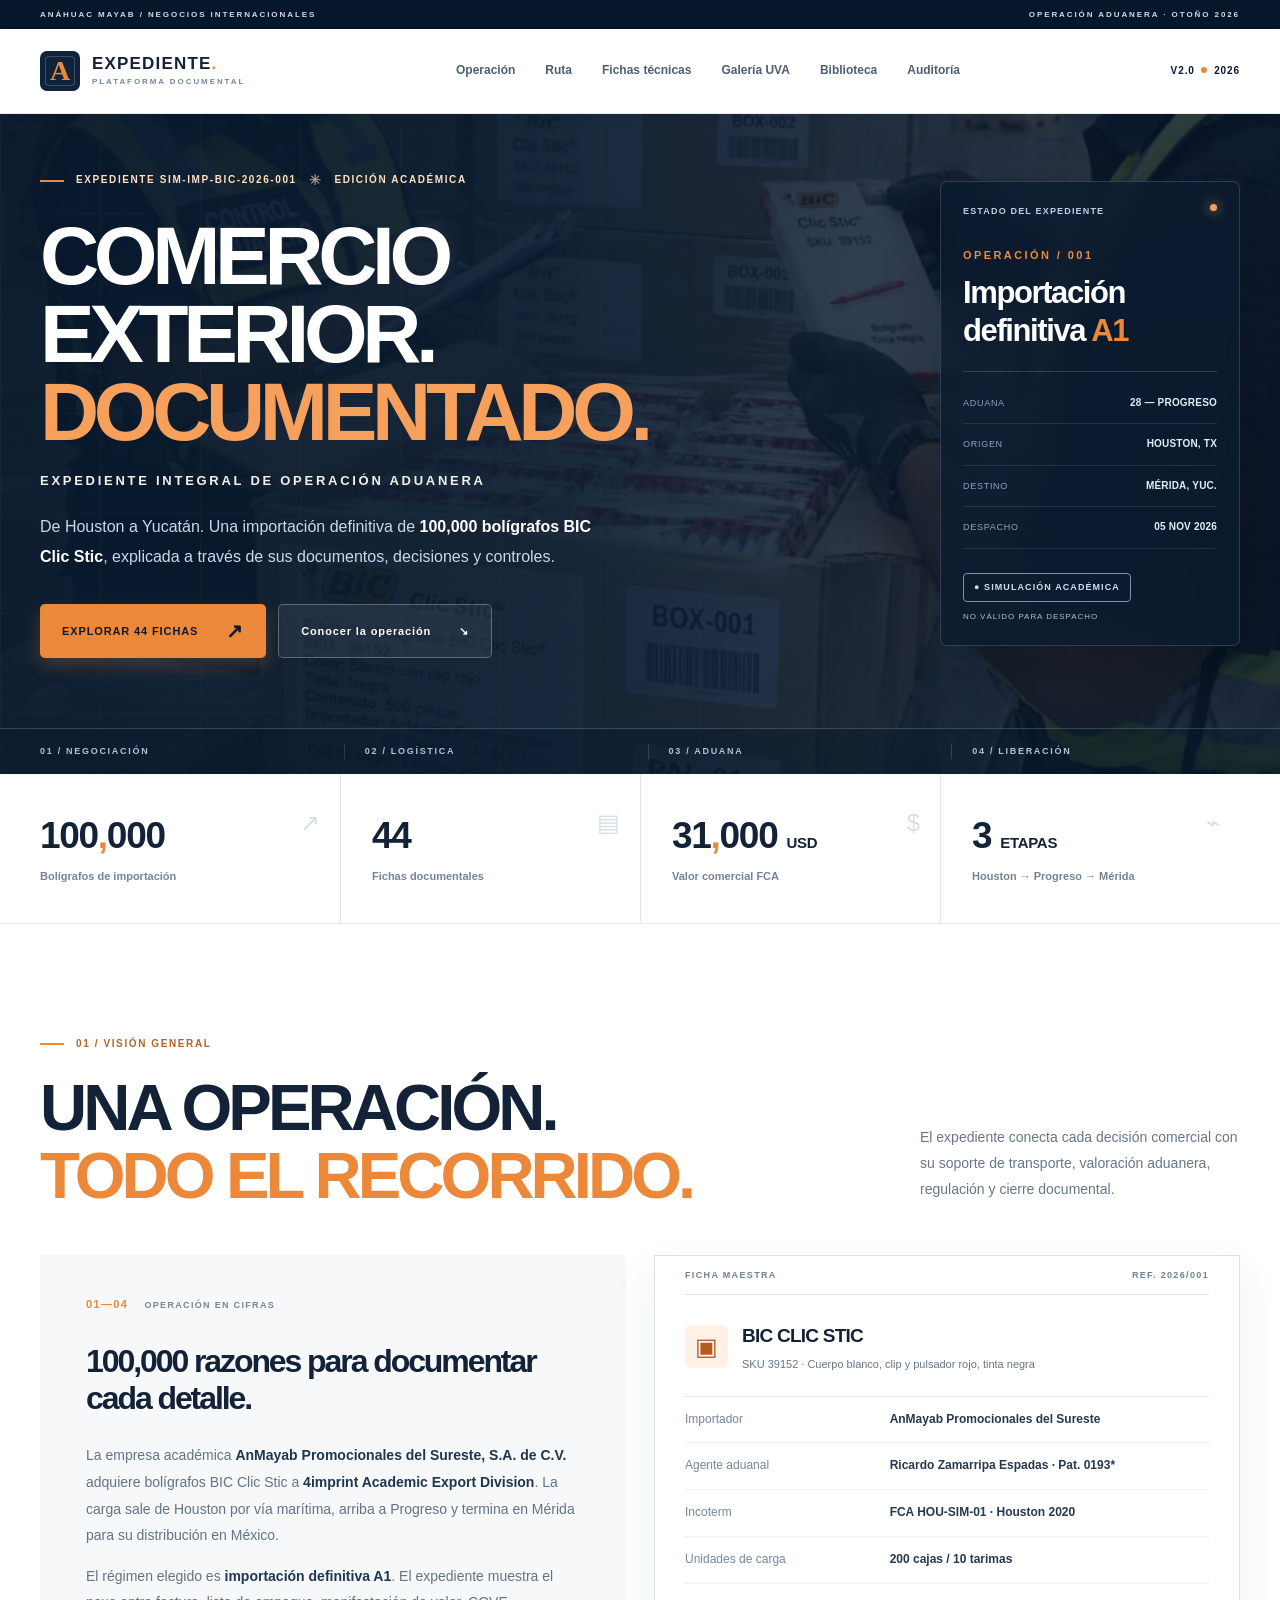
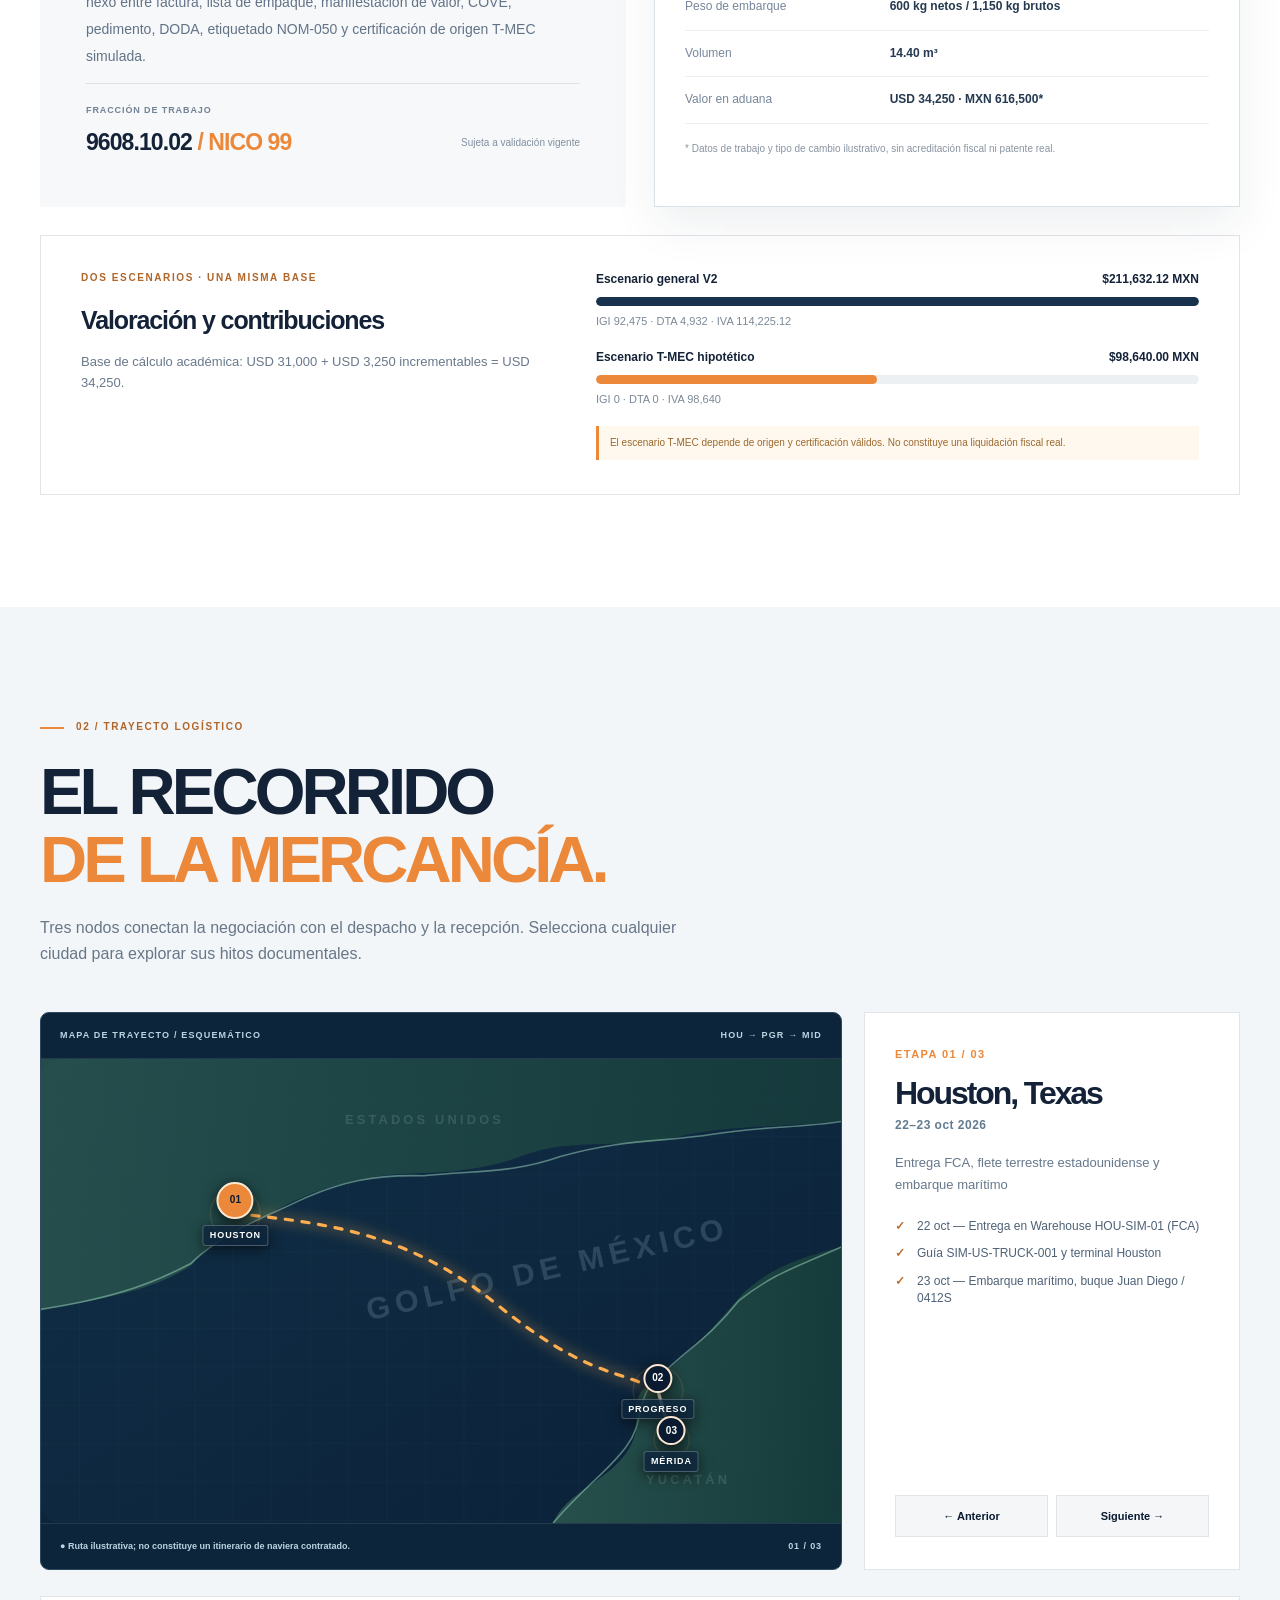
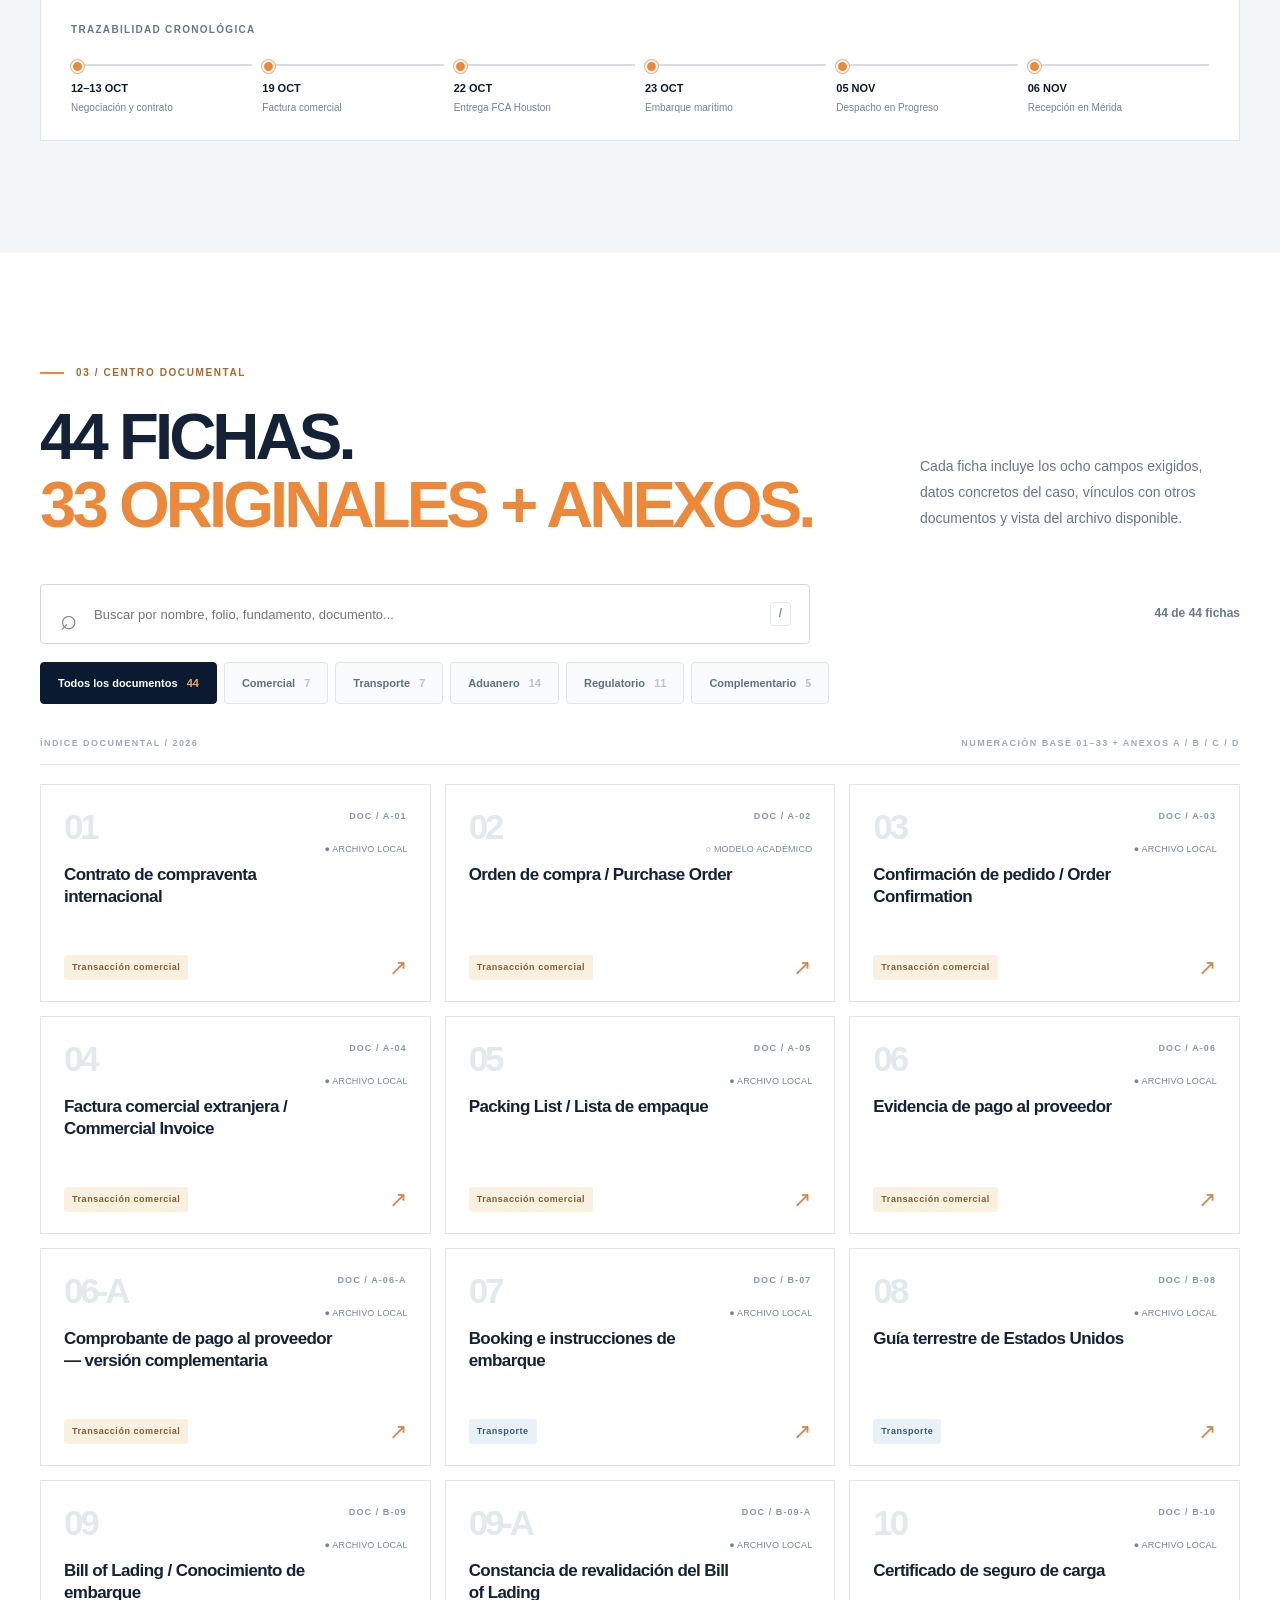
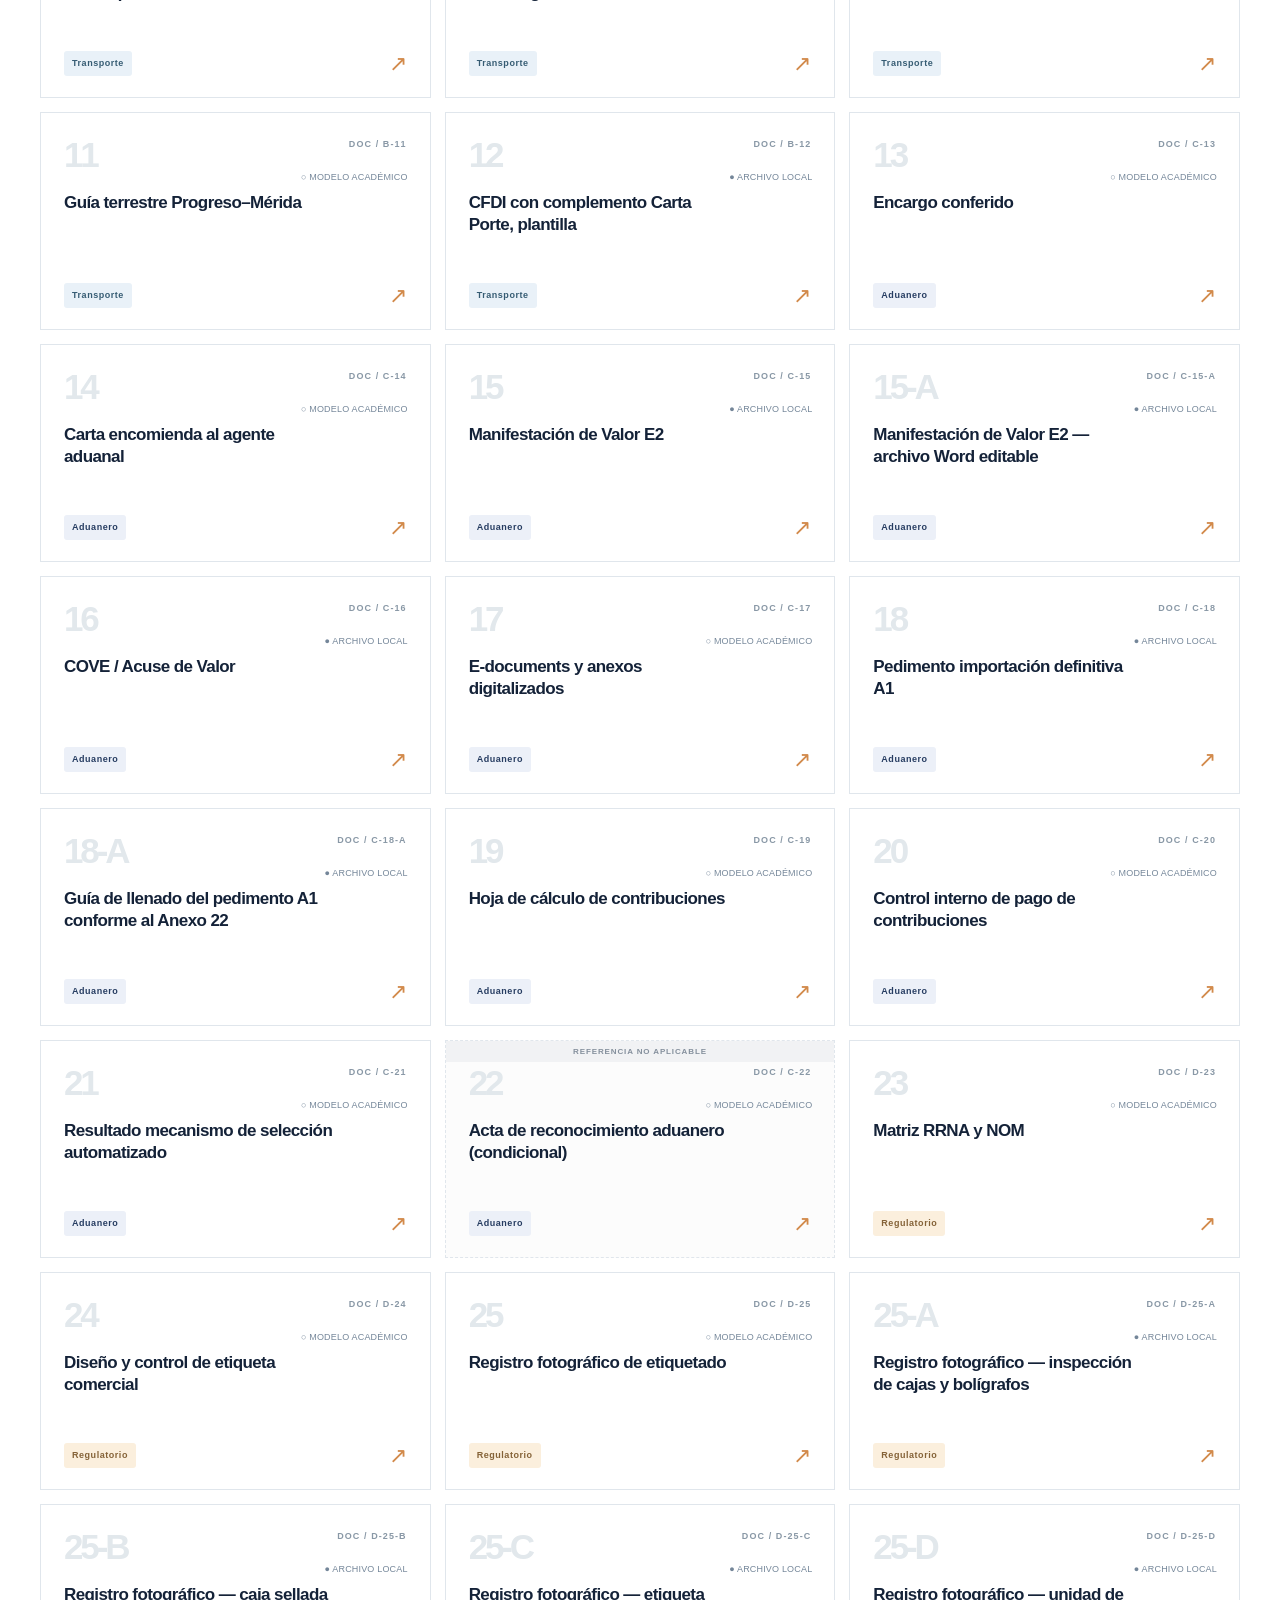
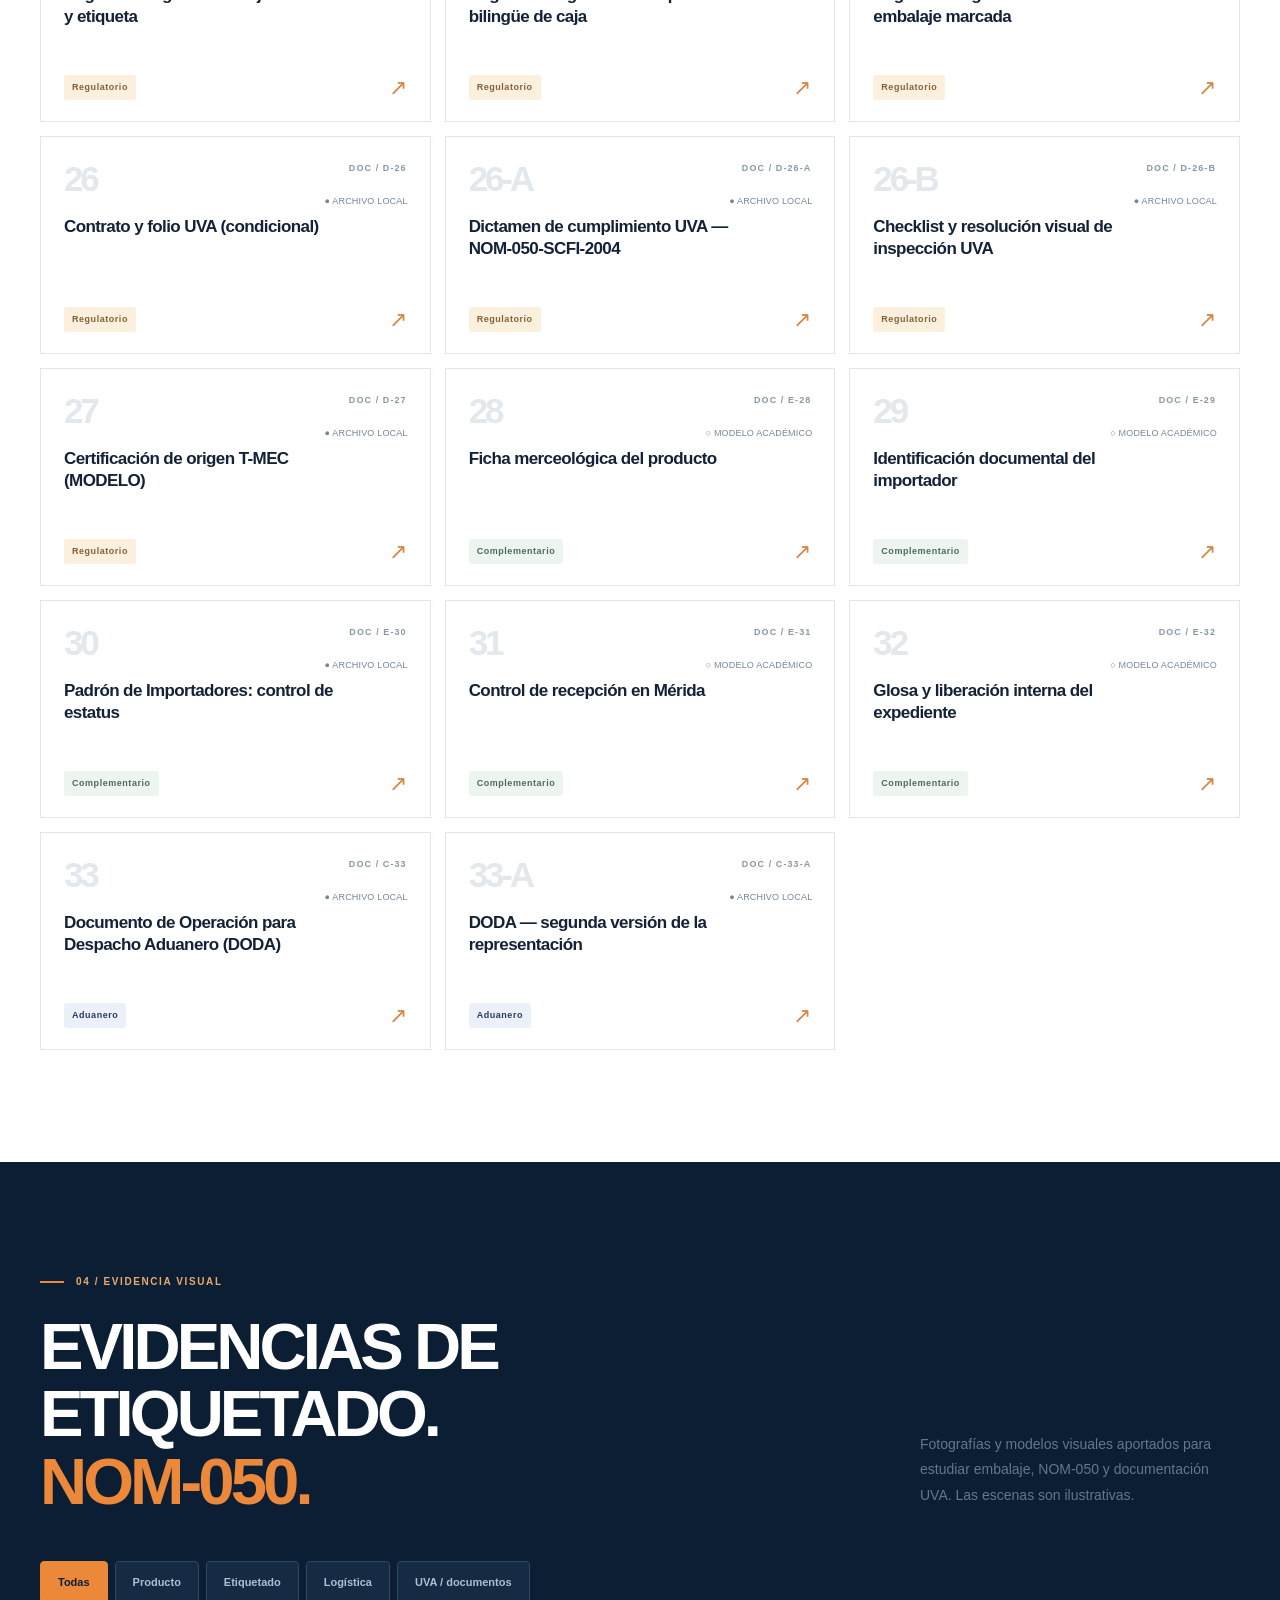
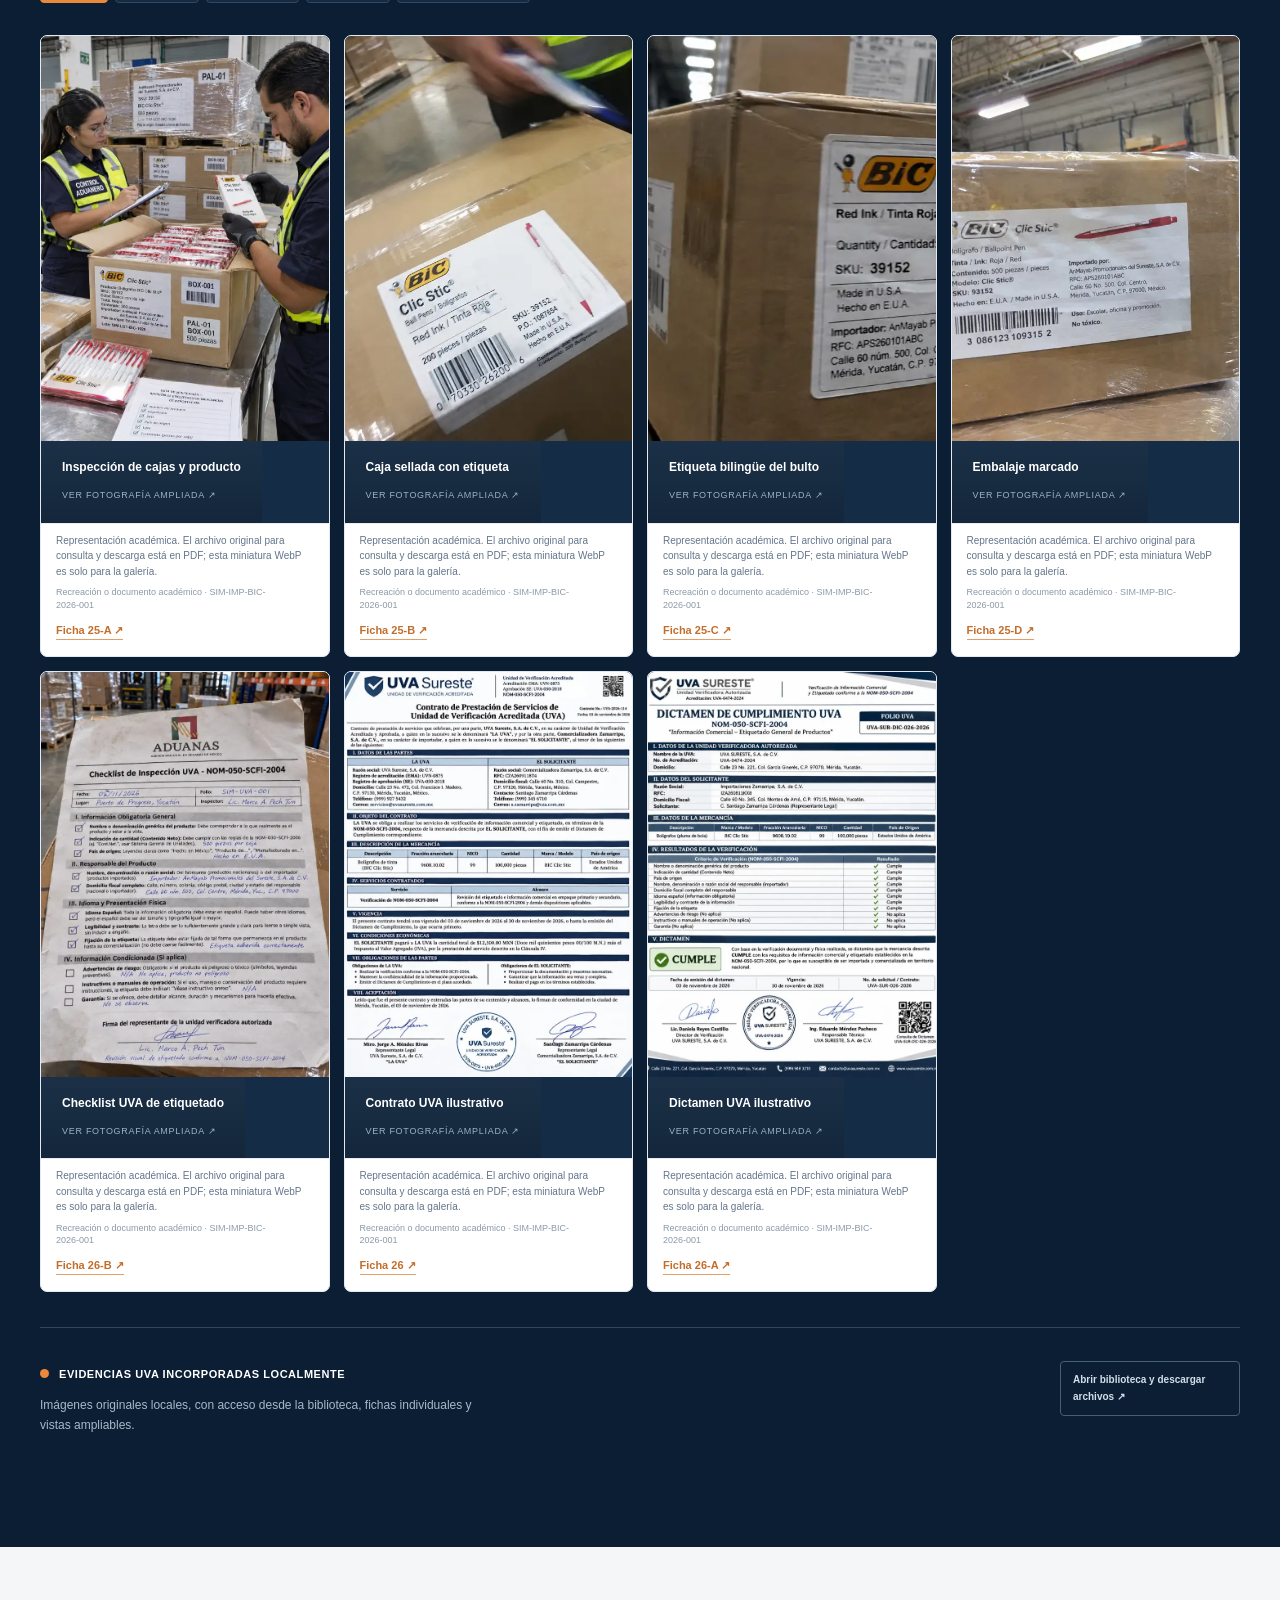
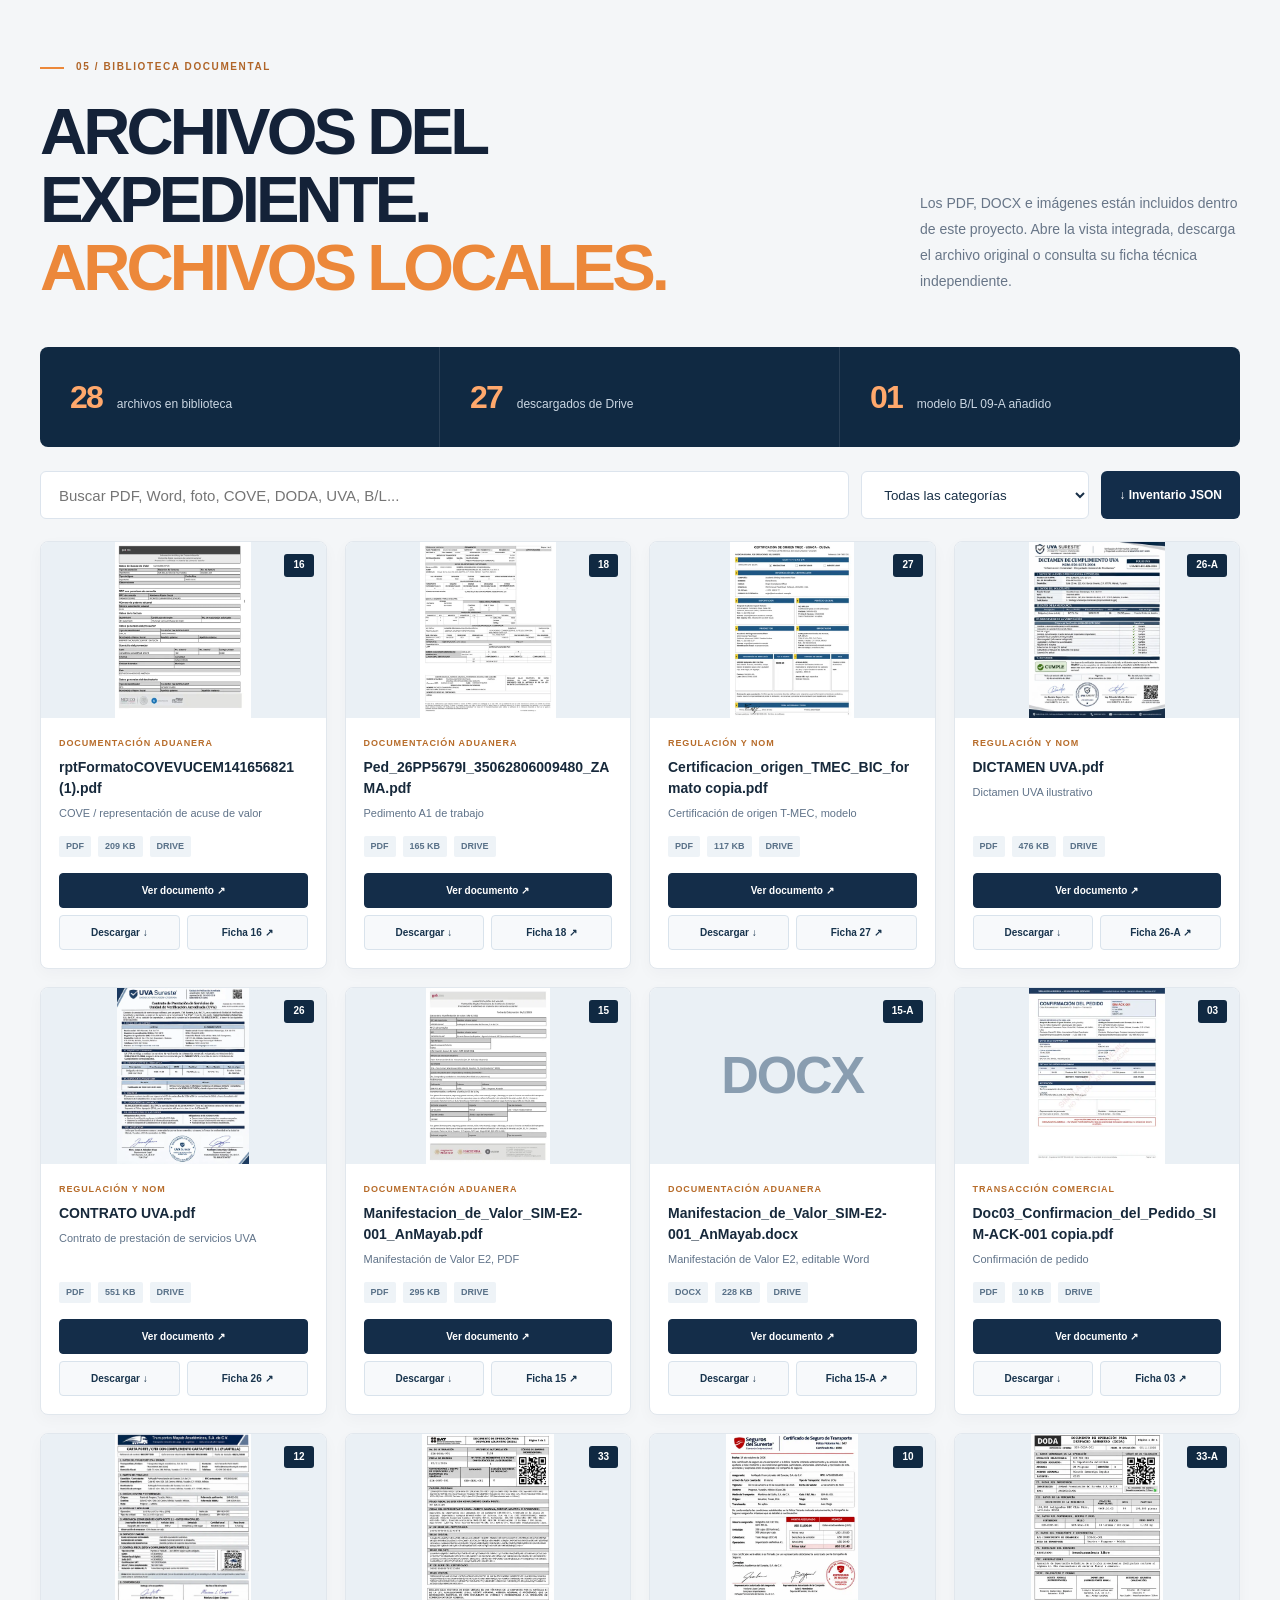
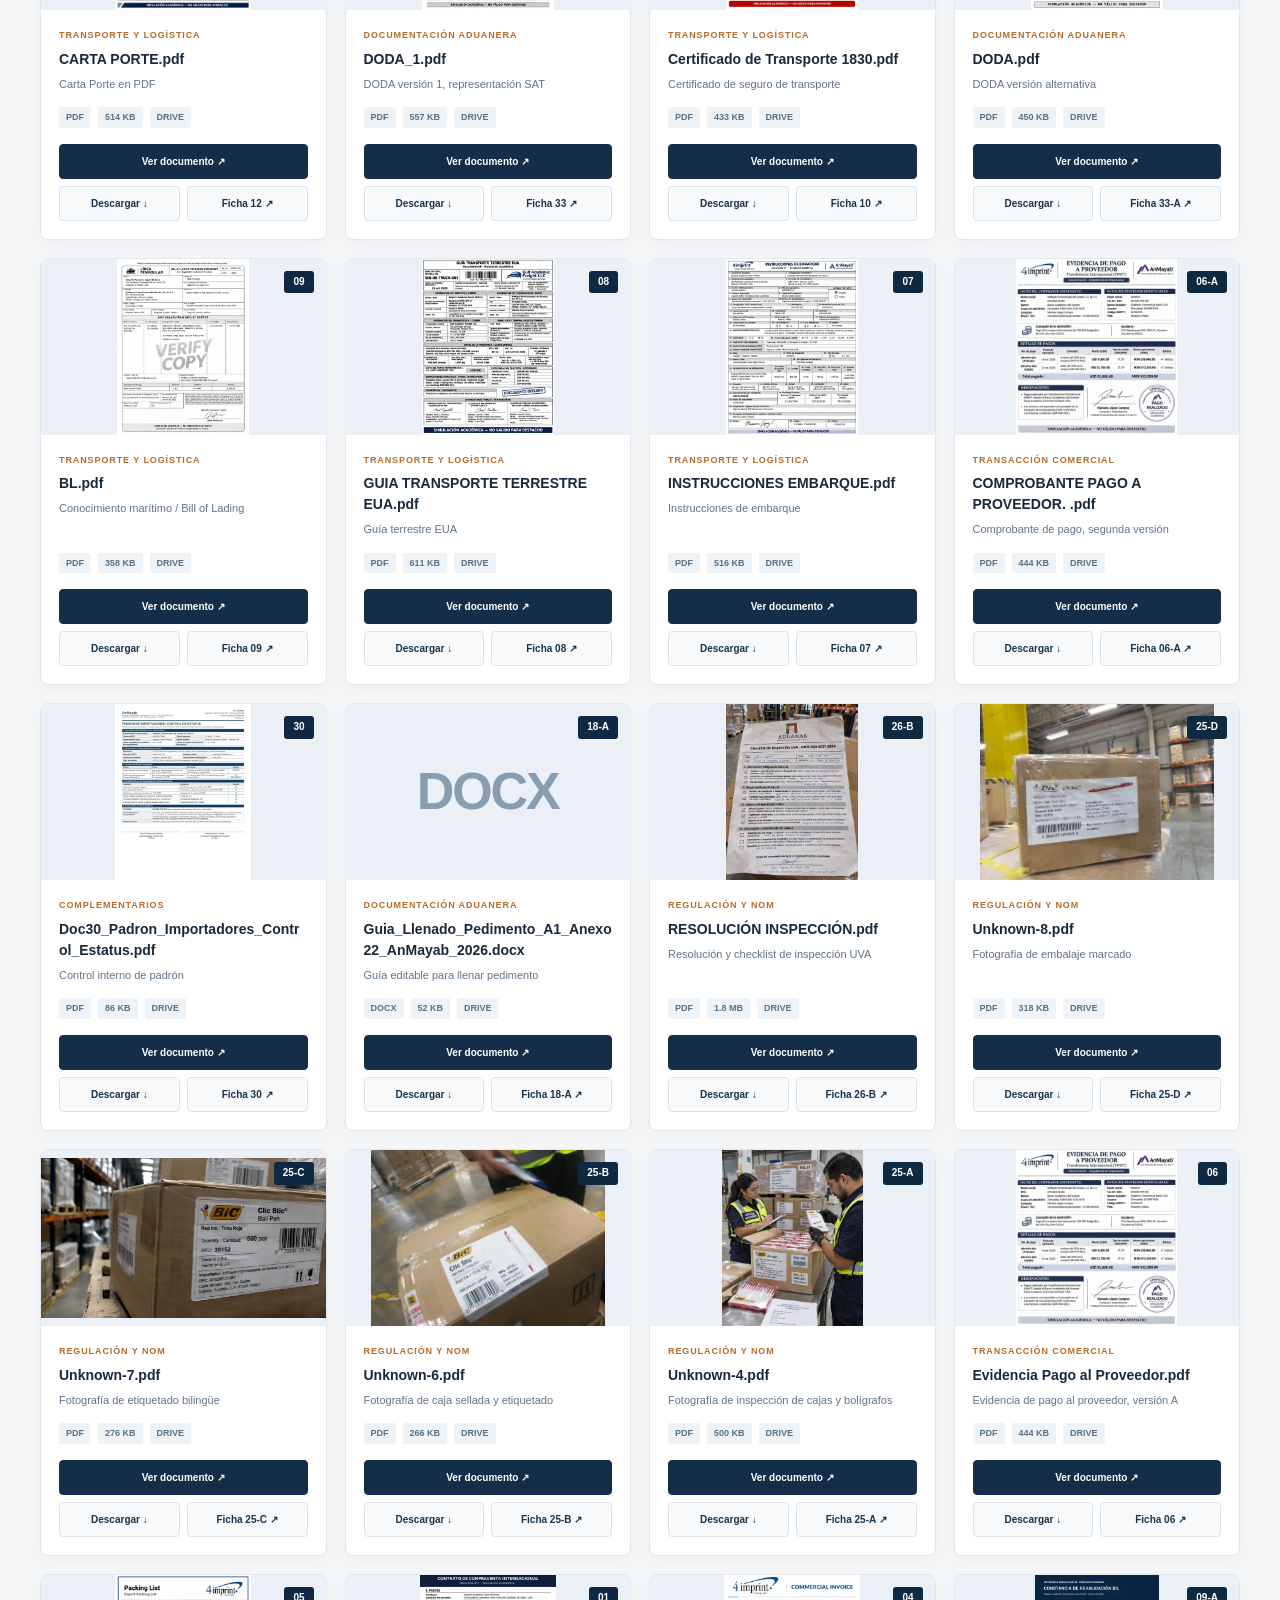
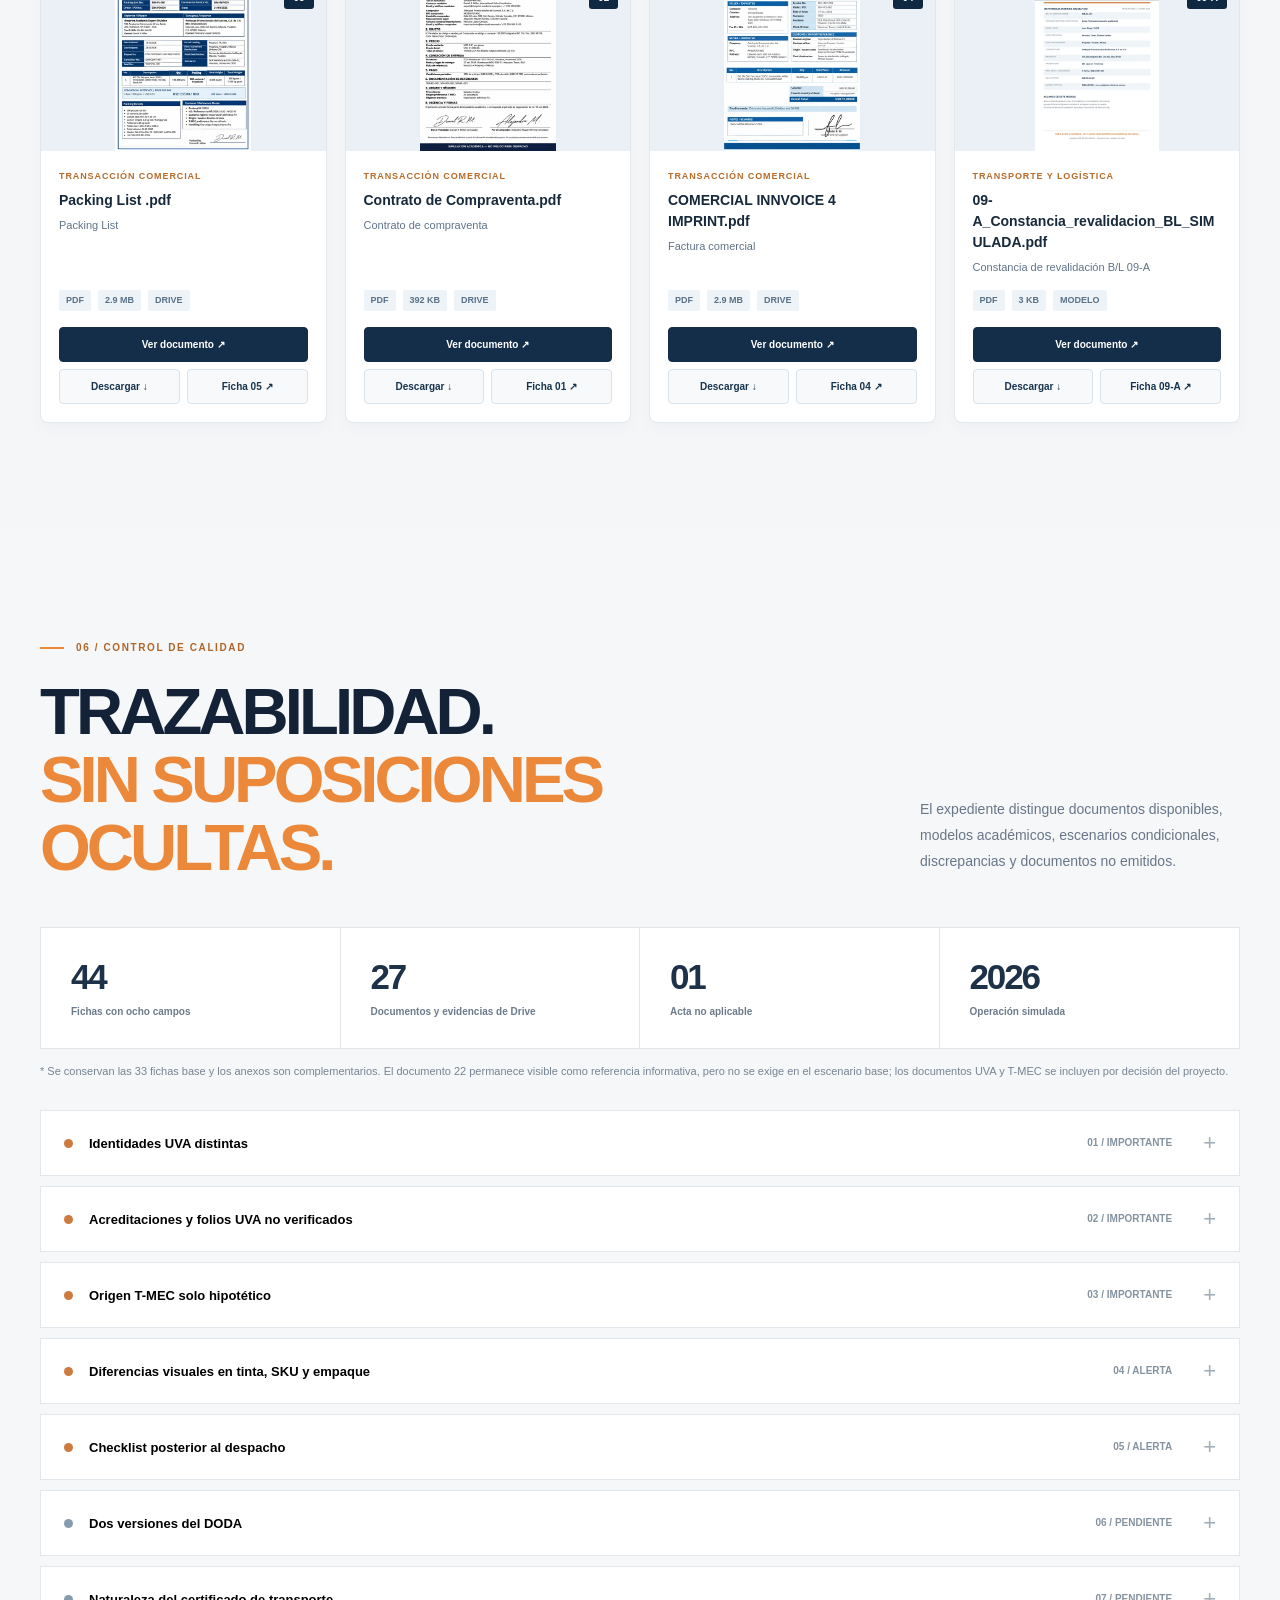
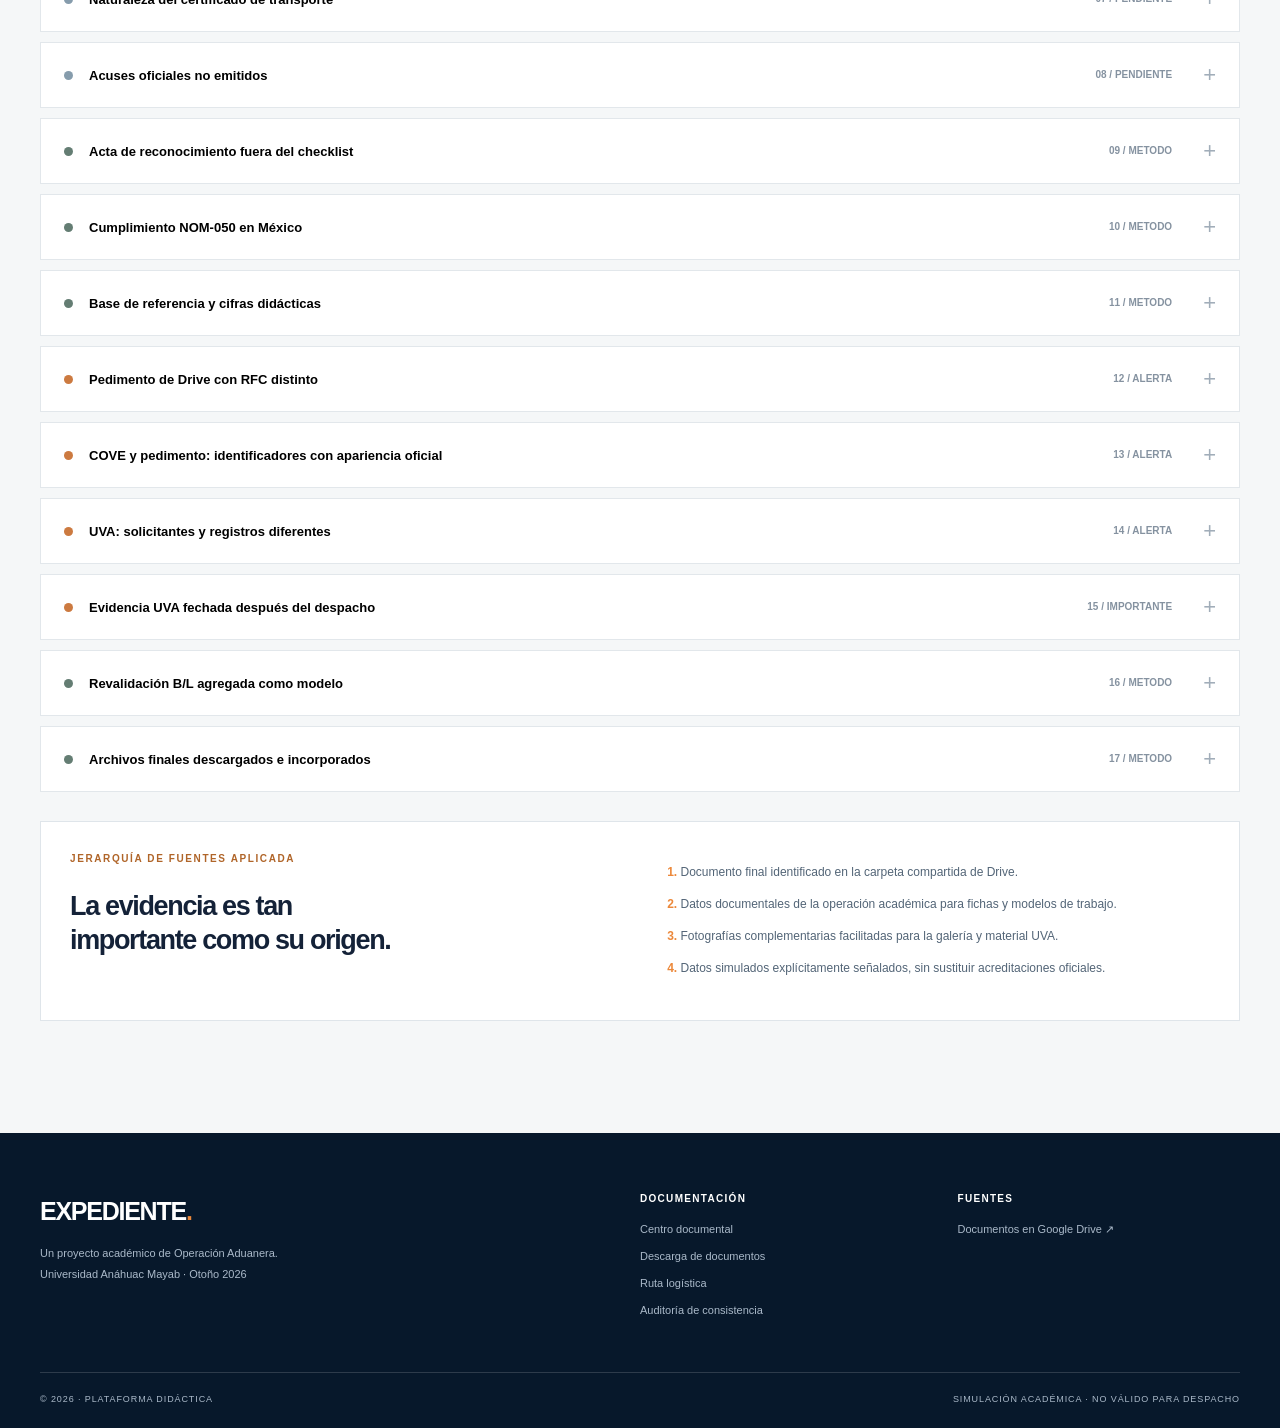
==== commit a5492aef: "Add files via upload" ====
--- a/index.html
+++ b/index.html
@@ -103,7 +103,7 @@
           <div class="money-title"><p class="eyebrow">DOS ESCENARIOS · UNA MISMA BASE</p><h3>Valoración y contribuciones</h3><p>Base de cálculo académica: USD 31,000 + USD 3,250 incrementables = USD 34,250.</p></div>
           <div class="money-chart">
             <div class="money-row"><div class="money-row-top"><span>Escenario general V2</span><strong>$211,632.12 MXN</strong></div><div class="bar-track"><div class="bar-fill bar-general" style="width:100%"></div></div><small>IGI 92,475 · DTA 4,932 · IVA 114,225.12</small></div>
-            <div class="money-row"><div class="money-row-top"><span>Escenario T-MEC V2.1 (hipotético)</span><strong>$98,640.00 MXN</strong></div><div class="bar-track"><div class="bar-fill bar-preferred" style="width:46.61%"></div></div><small>IGI 0 · DTA 0 · IVA 98,640</small></div>
+            <div class="money-row"><div class="money-row-top"><span>Escenario T-MEC hipotético</span><strong>$98,640.00 MXN</strong></div><div class="bar-track"><div class="bar-fill bar-preferred" style="width:46.61%"></div></div><small>IGI 0 · DTA 0 · IVA 98,640</small></div>
             <div class="money-note">El escenario T-MEC depende de origen y certificación válidos. No constituye una liquidación fiscal real.</div>
           </div>
         </div>
@@ -146,10 +146,10 @@
       </div>
     </section>
 
-    <section class="section audit-section" id="auditoria" aria-labelledby="audit-title"><div class="wrap"><div class="section-head section-head-split"><div><p class="eyebrow"><span class="eyebrow-line"></span> 06 / CONTROL DE CALIDAD</p><h2 id="audit-title">TRAZABILIDAD.<br><span>SIN SUPOSICIONES OCULTAS.</span></h2></div><p class="section-head-copy">El expediente distingue datos conservados, modelos académicos, escenarios condicionales, discrepancias y documentos no emitidos.</p></div><div class="audit-overview"><div><strong>44</strong><span>Fichas con ocho campos</span></div><div><strong>27</strong><span>Archivos originales de Drive</span></div><div><strong>01</strong><span>Acta no aplicable</span></div><div><strong>V2.1</strong><span>Manual de referencia</span></div></div><p class="audit-foot">* Las 33 fichas del manual se conservan y los anexos son complementarios. El documento 22 permanece visible como referencia informativa, pero no se exige en el escenario base; los documentos UVA y T-MEC se incluyen por decisión del proyecto.</p><div class="audit-list" id="audit-list"></div><div class="audit-method"><div><span class="eyebrow">JERARQUÍA DE FUENTES APLICADA</span><h3>La evidencia es tan importante como su origen.</h3></div><ol><li>Documento final identificado en la carpeta compartida de Drive.</li><li>Manual Aduanero V2.1 para datos maestros, ficha técnica y formatos faltantes.</li><li>Fotografías complementarias facilitadas para la galería y material UVA.</li><li>Datos simulados explícitamente señalados, sin sustituir acreditaciones oficiales.</li></ol></div></div></section>
+    <section class="section audit-section" id="auditoria" aria-labelledby="audit-title"><div class="wrap"><div class="section-head section-head-split"><div><p class="eyebrow"><span class="eyebrow-line"></span> 06 / CONTROL DE CALIDAD</p><h2 id="audit-title">TRAZABILIDAD.<br><span>SIN SUPOSICIONES OCULTAS.</span></h2></div><p class="section-head-copy">El expediente distingue documentos disponibles, modelos académicos, escenarios condicionales, discrepancias y documentos no emitidos.</p></div><div class="audit-overview"><div><strong>44</strong><span>Fichas con ocho campos</span></div><div><strong>27</strong><span>Documentos y evidencias de Drive</span></div><div><strong>01</strong><span>Acta no aplicable</span></div><div><strong>2026</strong><span>Operación simulada</span></div></div><p class="audit-foot">* Se conservan las 33 fichas base y los anexos son complementarios. El documento 22 permanece visible como referencia informativa, pero no se exige en el escenario base; los documentos UVA y T-MEC se incluyen por decisión del proyecto.</p><div class="audit-list" id="audit-list"></div><div class="audit-method"><div><span class="eyebrow">JERARQUÍA DE FUENTES APLICADA</span><h3>La evidencia es tan importante como su origen.</h3></div><ol><li>Documento final identificado en la carpeta compartida de Drive.</li><li>Datos documentales de la operación académica para fichas y modelos de trabajo.</li><li>Fotografías complementarias facilitadas para la galería y material UVA.</li><li>Datos simulados explícitamente señalados, sin sustituir acreditaciones oficiales.</li></ol></div></div></section>
   </main>
 
-  <footer class="site-footer"><div class="wrap footer-grid"><div><div class="footer-brand">EXPEDIENTE<span>.</span></div><p>Un proyecto académico de Operación Aduanera.<br>Universidad Anáhuac Mayab · Otoño 2026</p></div><div><strong>DOCUMENTACIÓN</strong><a href="#fichas">Centro documental</a><a href="#biblioteca">Descarga de archivos</a><a href="#ruta">Ruta logística</a><a href="#auditoria">Auditoría de consistencia</a></div><div><strong>FUENTES</strong><a href="assets/documentos/Manual_Aduanero_V2_1%20copia.pdf" target="_blank" rel="noopener noreferrer">Manual Aduanero V2.1 ↗</a><a href="https://drive.google.com/drive/folders/1s5nfIhg679AoSgGyRhy2H-FkuJ8ld-QM?usp=share_link" target="_blank" rel="noopener noreferrer">Documentos en Google Drive ↗</a></div></div><div class="wrap footer-lower"><span>© 2026 · PLATAFORMA DIDÁCTICA</span><span>SIMULACIÓN ACADÉMICA · NO VÁLIDO PARA DESPACHO</span></div></footer>
+  <footer class="site-footer"><div class="wrap footer-grid"><div><div class="footer-brand">EXPEDIENTE<span>.</span></div><p>Un proyecto académico de Operación Aduanera.<br>Universidad Anáhuac Mayab · Otoño 2026</p></div><div><strong>DOCUMENTACIÓN</strong><a href="#fichas">Centro documental</a><a href="#biblioteca">Descarga de documentos</a><a href="#ruta">Ruta logística</a><a href="#auditoria">Auditoría de consistencia</a></div><div><strong>FUENTES</strong><a href="https://drive.google.com/drive/folders/1s5nfIhg679AoSgGyRhy2H-FkuJ8ld-QM?usp=share_link" target="_blank" rel="noopener noreferrer">Documentos en Google Drive ↗</a></div></div><div class="wrap footer-lower"><span>© 2026 · PLATAFORMA DIDÁCTICA</span><span>SIMULACIÓN ACADÉMICA · NO VÁLIDO PARA DESPACHO</span></div></footer>
 
   <div class="lightbox" id="lightbox" role="dialog" aria-modal="true" aria-label="Visualizador de imagen" hidden><div class="lightbox-backdrop" data-close-modal></div><div class="lightbox-container"><div class="lightbox-top"><span id="lightbox-title"></span><button type="button" class="lightbox-close" data-close-modal aria-label="Cerrar imagen">✕</button></div><img id="lightbox-image" src="" alt=""><div class="lightbox-bottom"><p id="lightbox-note"></p><a id="lightbox-original" href="#" target="_blank" rel="noopener noreferrer">Abrir archivo original ↗</a></div></div></div>
 <div class="file-modal" id="file-modal" role="dialog" aria-modal="true" aria-labelledby="file-modal-title" hidden><div class="file-modal-backdrop" data-file-close></div><div class="file-modal-inner"><div class="file-modal-head"><div><span class="file-modal-kicker">BIBLIOTECA LOCAL · SIMULACIÓN ACADÉMICA</span><h3 id="file-modal-title">Documento</h3></div><button type="button" class="file-modal-close" data-file-close aria-label="Cerrar visor">✕</button></div><div id="file-modal-body" class="file-modal-body"></div><div class="file-modal-actions"><a id="file-modal-download" href="#" download>↓ Descargar archivo original</a><a id="file-modal-ficha" href="#">Consultar ficha técnica ↗</a></div></div></div>
--- a/css/styles.css
+++ b/css/styles.css
@@ -1,4 +1,4 @@
-/* EXPEDIENTE INTEGRAL · EDICIÓN ACADÉMICA V2.1 */
+/* EXPEDIENTE INTEGRAL · EDICIÓN ACADÉMICA 2.2 */
 :root{--navy:#0a1b31;--navy2:#10253d;--navy3:#18314c;--orange:#ec883a;--orange2:#ffaf65;--ink:#142238;--muted:#687688;--mist:#f4f6f7;--stroke:#e1e5ea;--paper:#fff;--cream:#fcf6ef;--shadow:0 18px 45px rgba(21,39,61,.07);--display:"Arial Narrow","Aptos Display","Segoe UI",Arial,sans-serif;--sans:Inter,"Aptos","Segoe UI",Arial,sans-serif;--radius:18px}
 *{box-sizing:border-box}html{scroll-behavior:smooth;scroll-padding-top:100px}body{margin:0;background:#fff;font-family:var(--sans);font-size:15px;line-height:1.65;color:var(--ink);-webkit-font-smoothing:antialiased}body.modal-open{overflow:hidden}img{max-width:100%}button,input{font:inherit}button,a{-webkit-tap-highlight-color:transparent}button{cursor:pointer}a{color:inherit;text-decoration:none}a:focus-visible,button:focus-visible,input:focus-visible{outline:3px solid var(--orange);outline-offset:3px}::selection{background:var(--orange);color:#fff}[hidden]{display:none!important}.wrap{width:min(1232px,calc(100% - 80px));margin-inline:auto}.sr-only{position:absolute;width:1px;height:1px;padding:0;margin:-1px;overflow:hidden;clip:rect(0,0,0,0);border:0}.eyebrow{display:flex;align-items:center;gap:12px;color:#b06529;font-weight:850;letter-spacing:.16em;text-transform:uppercase;font-size:10px;margin:0 0 22px}.eyebrow-line{width:24px;height:2px;background:var(--orange);display:inline-block}.eyebrow.light{color:#ffe0bf}.badge-outline{border:1px solid #7695ab;color:#cde0f0;padding:6px 10px;border-radius:4px;font-size:9px;letter-spacing:.12em;font-weight:800}h1,h2,h3,h4,p{margin-top:0}h2{font-family:var(--display);letter-spacing:-.06em;font-size:clamp(38px,5.1vw,69px);font-weight:900;line-height:1.04;margin:0}h2 span{color:var(--orange)}.section{padding:112px 0}.section-head{margin-bottom:45px}.section-head>p:not(.eyebrow){max-width:640px;color:var(--muted);margin-top:21px;font-size:16px}.section-head-split{display:flex;align-items:end;justify-content:space-between;gap:45px}.section-head-copy{max-width:320px!important;color:#617083;font-size:14px!important;line-height:1.85;margin-bottom:7px!important}.btn{border:0;border-radius:5px;display:inline-flex;align-items:center;gap:28px;justify-content:center;padding:17px 22px;min-height:53px;font-size:11px;letter-spacing:.08em;font-weight:850;transition:transform .2s,background .2s,box-shadow .2s}.btn:hover{transform:translateY(-2px)}.btn-orange{background:var(--orange);color:var(--navy);box-shadow:0 8px 18px rgba(236,136,58,.24)}.btn-orange:hover{background:#ffa65a}.btn-glass{color:#fff;border:1px solid rgba(255,255,255,.28);background:rgba(255,255,255,.06)}.btn-glass:hover{background:rgba(255,255,255,.13)}.btn-dark{background:var(--navy);color:white}.btn-light{border:1px solid var(--stroke);background:#fff;color:var(--ink)}.btn-arrow{font-size:20px;line-height:0}
 /* global navigation */
